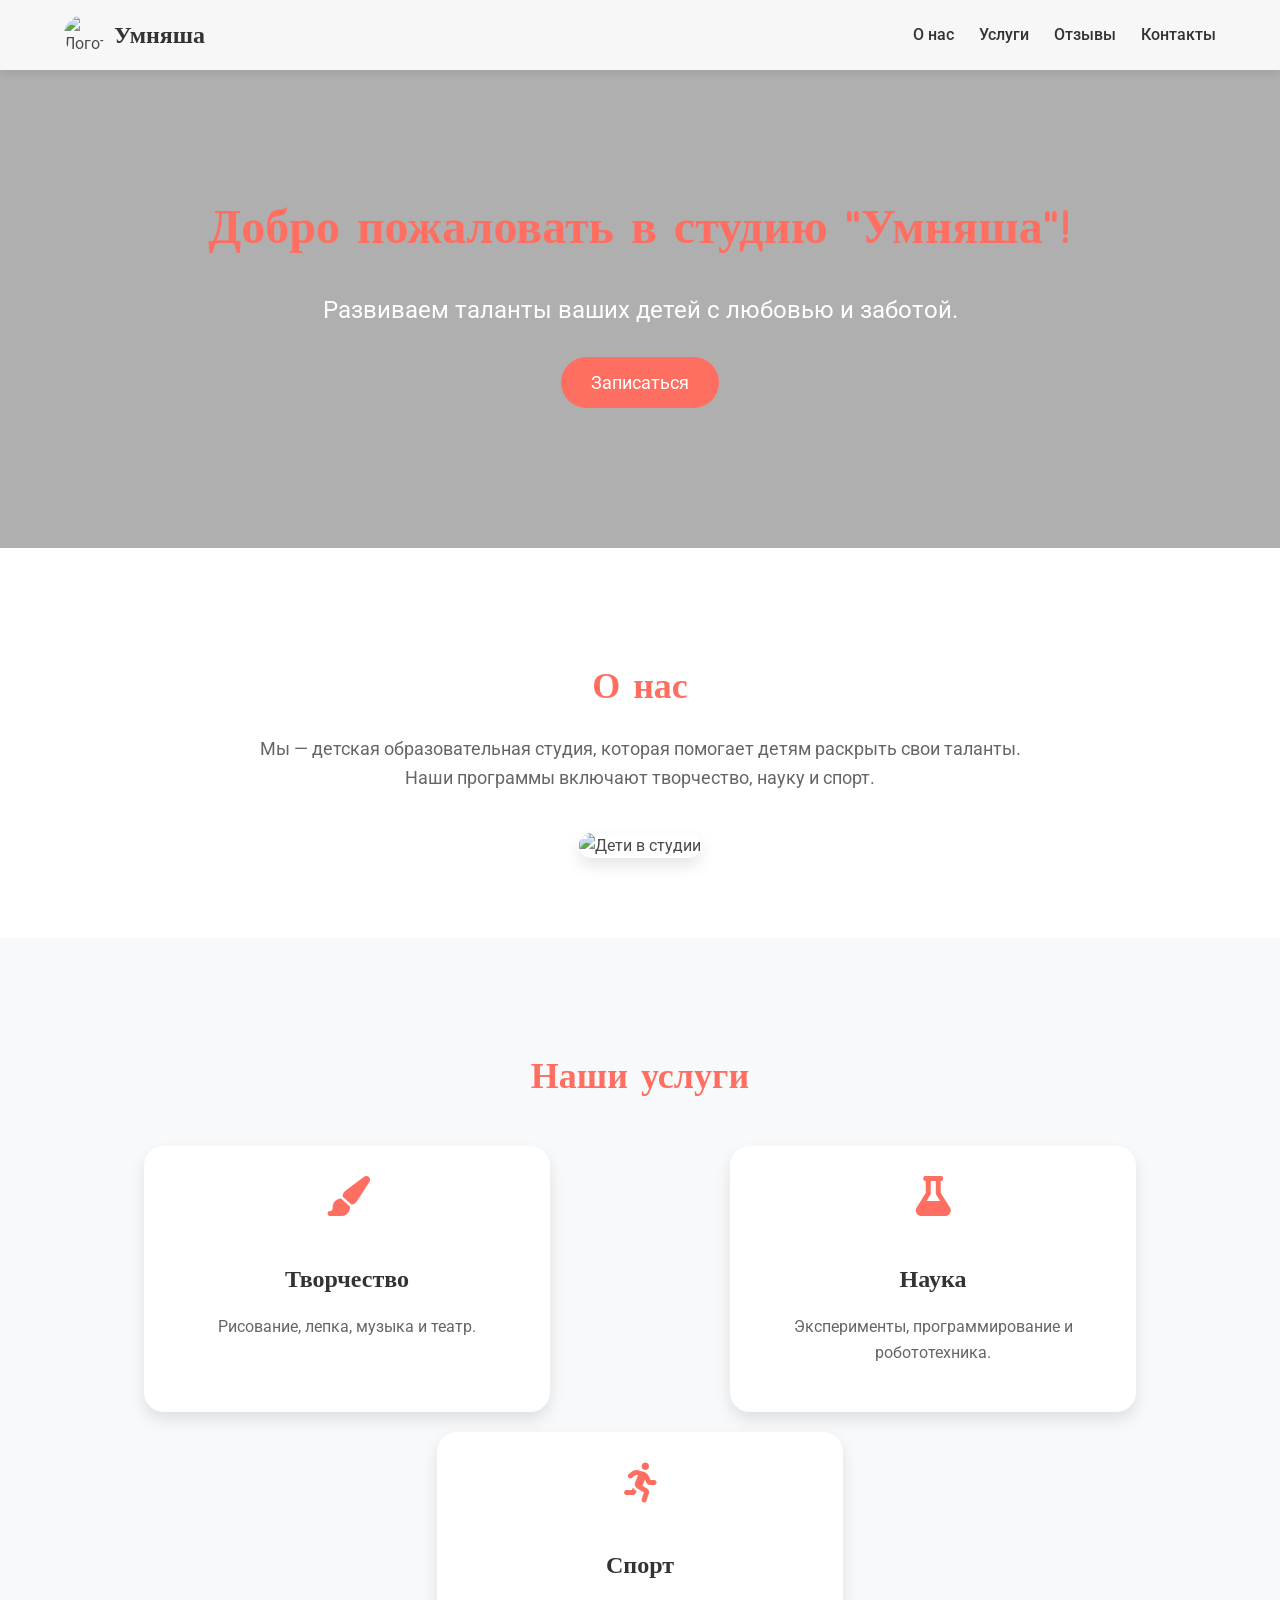
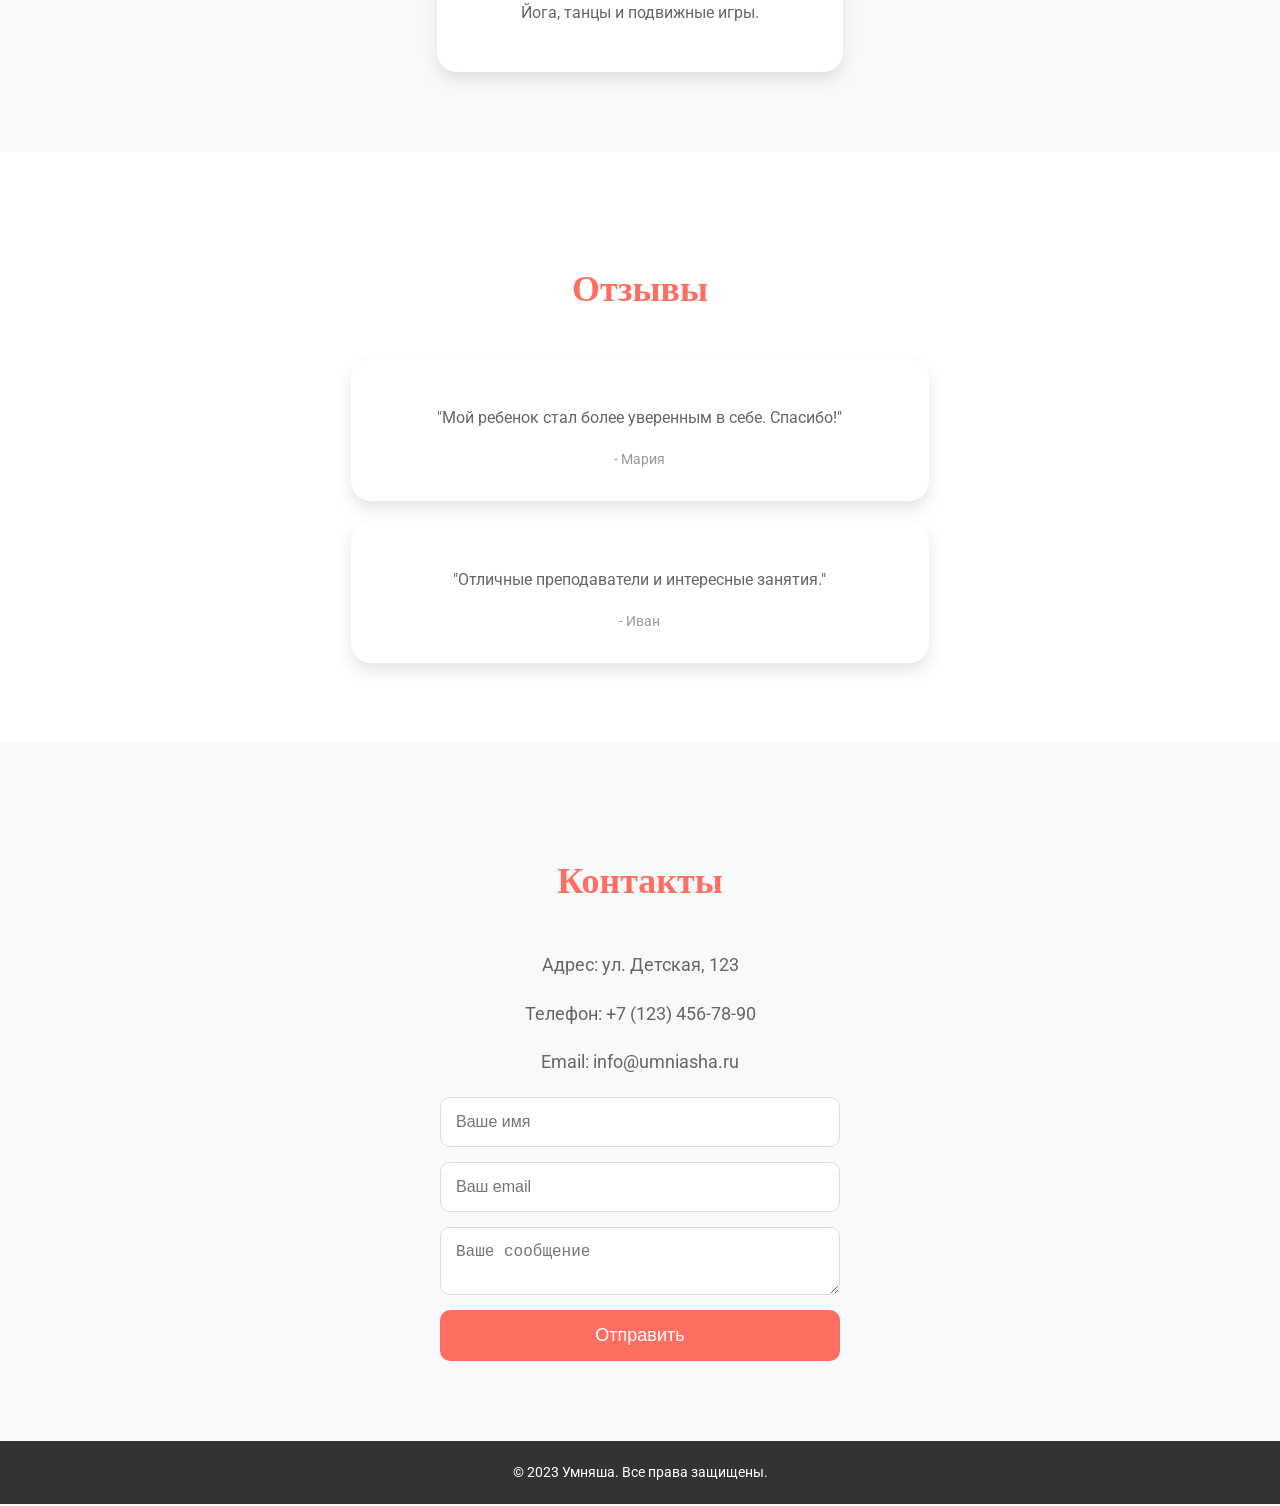
==== index.html @ d6e6c8ce "Update index.html" ====
<!DOCTYPE html>
<html lang="ru">
<head>
    <meta charset="UTF-8">
    <meta name="viewport" content="width=device-width, initial-scale=1.0">
    <title>Детская образовательная студия "Умняша"</title>
    <link rel="stylesheet" href="styles.css">
    <link href="https://fonts.googleapis.com/css2?family=Comic+Neue:wght@400;700&family=Roboto:wght@400;700&display=swap" rel="stylesheet">
    <link rel="stylesheet" href="https://cdnjs.cloudflare.com/ajax/libs/font-awesome/6.0.0-beta3/css/all.min.css">
</head>
<body>
    <!-- Шапка -->
    <header>
        <div class="container">
            <div class="logo">
                <img src="logo.png" alt="Логотип Умняша">
                <span>Умняша</span>
            </div>
            <nav>
                <ul>
                    <li><a href="#about">О нас</a></li>
                    <li><a href="#services">Услуги</a></li>
                    <li><a href="#reviews">Отзывы</a></li>
                    <li><a href="#contact">Контакты</a></li>
                </ul>
            </nav>
        </div>
    </header>

    <!-- Герой -->
    <section class="hero">
        <div class="container">
            <h1>Добро пожаловать в студию "Умняша"!</h1>
            <p>Развиваем таланты ваших детей с любовью и заботой.</p>
            <a href="#contact" class="btn">Записаться</a>
        </div>
    </section>

    <!-- О нас -->
    <section id="about" class="about">
        <div class="container">
            <h2>О нас</h2>
            <p>Мы — детская образовательная студия, которая помогает детям раскрыть свои таланты. Наши программы включают творчество, науку и спорт.</p>
            <img src="about.jpg" alt="Дети в студии">
        </div>
    </section>

    <!-- Услуги -->
    <section id="services" class="services">
        <div class="container">
            <h2>Наши услуги</h2>
            <div class="service-list">
                <div class="service-item">
    <i class="fas fa-paint-brush"></i>
    <h3>Творчество</h3>
    <p>Рисование, лепка, музыка и театр.</p>
</div>
<div class="service-item">
    <i class="fas fa-flask"></i>
    <h3>Наука</h3>
    <p>Эксперименты, программирование и робототехника.</p>
</div>
<div class="service-item">
    <i class="fas fa-running"></i>
    <h3>Спорт</h3>
    <p>Йога, танцы и подвижные игры.</p>
</div>
            </div>
        </div>
    </section>

    <!-- Отзывы -->
    <section id="reviews" class="reviews">
        <div class="container">
            <h2>Отзывы</h2>
            <div class="review-list">
                <div class="review-item">
                    <p>"Мой ребенок стал более уверенным в себе. Спасибо!"</p>
                    <span>- Мария</span>
                </div>
                <div class="review-item">
                    <p>"Отличные преподаватели и интересные занятия."</p>
                    <span>- Иван</span>
                </div>
            </div>
        </div>
    </section>

    <!-- Контакты -->
    <section id="contact" class="contact">
        <div class="container">
            <h2>Контакты</h2>
            <p>Адрес: ул. Детская, 123</p>
            <p>Телефон: +7 (123) 456-78-90</p>
            <p>Email: info@umniasha.ru</p>
            <form>
                <input type="text" placeholder="Ваше имя" required>
                <input type="email" placeholder="Ваш email" required>
                <textarea placeholder="Ваше сообщение" required></textarea>
                <button type="submit">Отправить</button>
            </form>
        </div>
    </section>

    <!-- Футер -->
    <footer>
        <div class="container">
            <p>&copy; 2023 Умняша. Все права защищены.</p>
        </div>
    </footer>
</body>
    <script>
    window.addEventListener('scroll', function() {
        const header = document.querySelector('header');
        if (window.scrollY > 50) {
            header.classList.add('scrolled');
        } else {
            header.classList.remove('scrolled');
        }
    });
</script>
</html>
---- styles.css ----
/* Общие стили */
body {
    font-family: 'Roboto', sans-serif;
    margin: 0;
    padding: 0;
    color: #4a4a4a;
    line-height: 1.6;
    background: #fafafa;
}

h1, h2, h3 {
    font-family: 'Comic Neue', cursive;
    color: #ff6f61;
}

.container {
    width: 90%;
    max-width: 1200px;
    margin: 0 auto;
}

/* Шапка */
header {
    position: fixed;
    top: 0;
    left: 0;
    width: 100%;
    padding: 15px 0;
    background: rgba(255, 255, 255, 0.9); /* Прозрачный белый фон */
    backdrop-filter: blur(10px); /* Размытие фона */
    box-shadow: 0 2px 10px rgba(0, 0, 0, 0.1);
    z-index: 1000;
    transition: background 0.3s ease, padding 0.3s ease;
}

header.scrolled {
    padding: 10px 0;
    background: rgba(255, 255, 255, 0.95); /* Более плотный фон при прокрутке */
}

header .container {
    display: flex;
    justify-content: space-between;
    align-items: center;
}

header .logo {
    display: flex;
    align-items: center;
    text-decoration: none;
}

header .logo img {
    width: 40px;
    height: 40px;
    margin-right: 10px;
    border-radius: 50%;
    transition: transform 0.3s ease;
}

header .logo:hover img {
    transform: rotate(360deg);
}

header .logo span {
    font-size: 24px;
    font-weight: bold;
    color: #333;
    font-family: 'Comic Neue', cursive;
}

header nav ul {
    list-style: none;
    display: flex;
    gap: 25px;
    margin: 0;
    padding: 0;
}

header nav ul li a {
    text-decoration: none;
    color: #333;
    font-weight: 500;
    font-size: 16px;
    position: relative;
    transition: color 0.3s ease;
}

header nav ul li a::after {
    content: '';
    position: absolute;
    bottom: -5px;
    left: 0;
    width: 0;
    height: 2px;
    background: #ff6f61;
    transition: width 0.3s ease;
}

header nav ul li a:hover {
    color: #ff6f61;
}

header nav ul li a:hover::after {
    width: 100%;
}

/* Герой */
.hero {
    background: url('hero-bg.jpg') no-repeat center center/cover;
    color: #fff;
    text-align: center;
    padding: 150px 0;
    position: relative;
}

.hero::before {
    content: '';
    position: absolute;
    top: 0;
    left: 0;
    width: 100%;
    height: 100%;
    background: rgba(0, 0, 0, 0.3);
}

.hero h1 {
    font-size: 48px;
    margin-bottom: 20px;
    position: relative;
    z-index: 1;
}

.hero p {
    font-size: 24px;
    margin-bottom: 40px;
    position: relative;
    z-index: 1;
}

.hero .btn {
    background: #ff6f61;
    color: #fff;
    padding: 15px 30px;
    text-decoration: none;
    border-radius: 50px;
    font-size: 18px;
    transition: background 0.3s ease, transform 0.3s ease;
    position: relative;
    z-index: 1;
}

.hero .btn:hover {
    background: #ff4a3d;
    transform: scale(1.05);
}

/* О нас */
.about {
    padding: 80px 0;
    text-align: center;
    background: #ffffff;
}

.about h2 {
    font-size: 36px;
    margin-bottom: 20px;
}

.about p {
    font-size: 18px;
    max-width: 800px;
    margin: 0 auto 40px;
    color: #666;
}

.about img {
    max-width: 100%;
    border-radius: 20px;
    box-shadow: 0 8px 16px rgba(0, 0, 0, 0.1);
}

/* Услуги */
.services {
    background: #f8f9fa;
    padding: 80px 0;
    text-align: center;
}

.services h2 {
    font-size: 36px;
    margin-bottom: 40px;
}

.service-list {
    display: flex;
    justify-content: space-around;
    flex-wrap: wrap;
    gap: 20px;
}

.service-item {
    background: #ffffff;
    padding: 30px;
    border-radius: 20px;
    width: 30%;
    box-shadow: 0 8px 16px rgba(0, 0, 0, 0.1);
    transition: transform 0.3s ease, box-shadow 0.3s ease;
}

.service-item:hover {
    transform: translateY(-10px);
    box-shadow: 0 12px 24px rgba(0, 0, 0, 0.15);
}

.service-item h3 {
    font-size: 24px;
    margin-bottom: 15px;
    color: #333;
}

.service-item p {
    font-size: 16px;
    color: #666;
}

.service-item i {
    font-size: 40px;
    color: #ff6f61;
    margin-bottom: 20px;
}

/* Отзывы */
.reviews {
    padding: 80px 0;
    text-align: center;
    background: #ffffff;
}

.reviews h2 {
    font-size: 36px;
    margin-bottom: 40px;
}

.review-list {
    display: flex;
    justify-content: space-around;
    flex-wrap: wrap;
    gap: 20px;
}

.review-item {
    background: #ffffff;
    padding: 30px;
    border-radius: 20px;
    width: 45%;
    box-shadow: 0 8px 16px rgba(0, 0, 0, 0.1);
    transition: transform 0.3s ease, box-shadow 0.3s ease;
}

.review-item:hover {
    transform: translateY(-10px);
    box-shadow: 0 12px 24px rgba(0, 0, 0, 0.15);
}

.review-item p {
    font-size: 16px;
    color: #666;
    margin-bottom: 15px;
}

.review-item span {
    font-size: 14px;
    color: #999;
}

/* Контакты */
.contact {
    padding: 80px 0;
    text-align: center;
    background: #f8f9fa;
}

.contact h2 {
    font-size: 36px;
    margin-bottom: 40px;
}

.contact p {
    font-size: 18px;
    margin-bottom: 20px;
    color: #666;
}

.contact form {
    display: flex;
    flex-direction: column;
    gap: 15px;
    max-width: 400px;
    margin: 0 auto;
}

.contact input, .contact textarea {
    padding: 15px;
    border: 1px solid #ddd;
    border-radius: 10px;
    font-size: 16px;
    background: #ffffff;
    transition: border-color 0.3s ease;
}

.contact input:focus, .contact textarea:focus {
    border-color: #ff6f61;
    outline: none;
}

.contact button {
    background: #ff6f61;
    color: #fff;
    padding: 15px;
    border: none;
    border-radius: 10px;
    font-size: 18px;
    cursor: pointer;
    transition: background 0.3s ease, transform 0.3s ease;
}

.contact button:hover {
    background: #ff4a3d;
    transform: scale(1.05);
}

/* Футер */
footer {
    background: #333;
    color: #fff;
    text-align: center;
    padding: 20px 0;
}

footer p {
    margin: 0;
    font-size: 14px;
}

/* Адаптивность */
@media (max-width: 768px) {
    .service-item, .review-item {
        width: 100%;
    }

    header nav ul {
        flex-direction: column;
        align-items: center;
    }

    .hero h1 {
        font-size: 36px;
    }

    .hero p {
        font-size: 18px;
    }
}
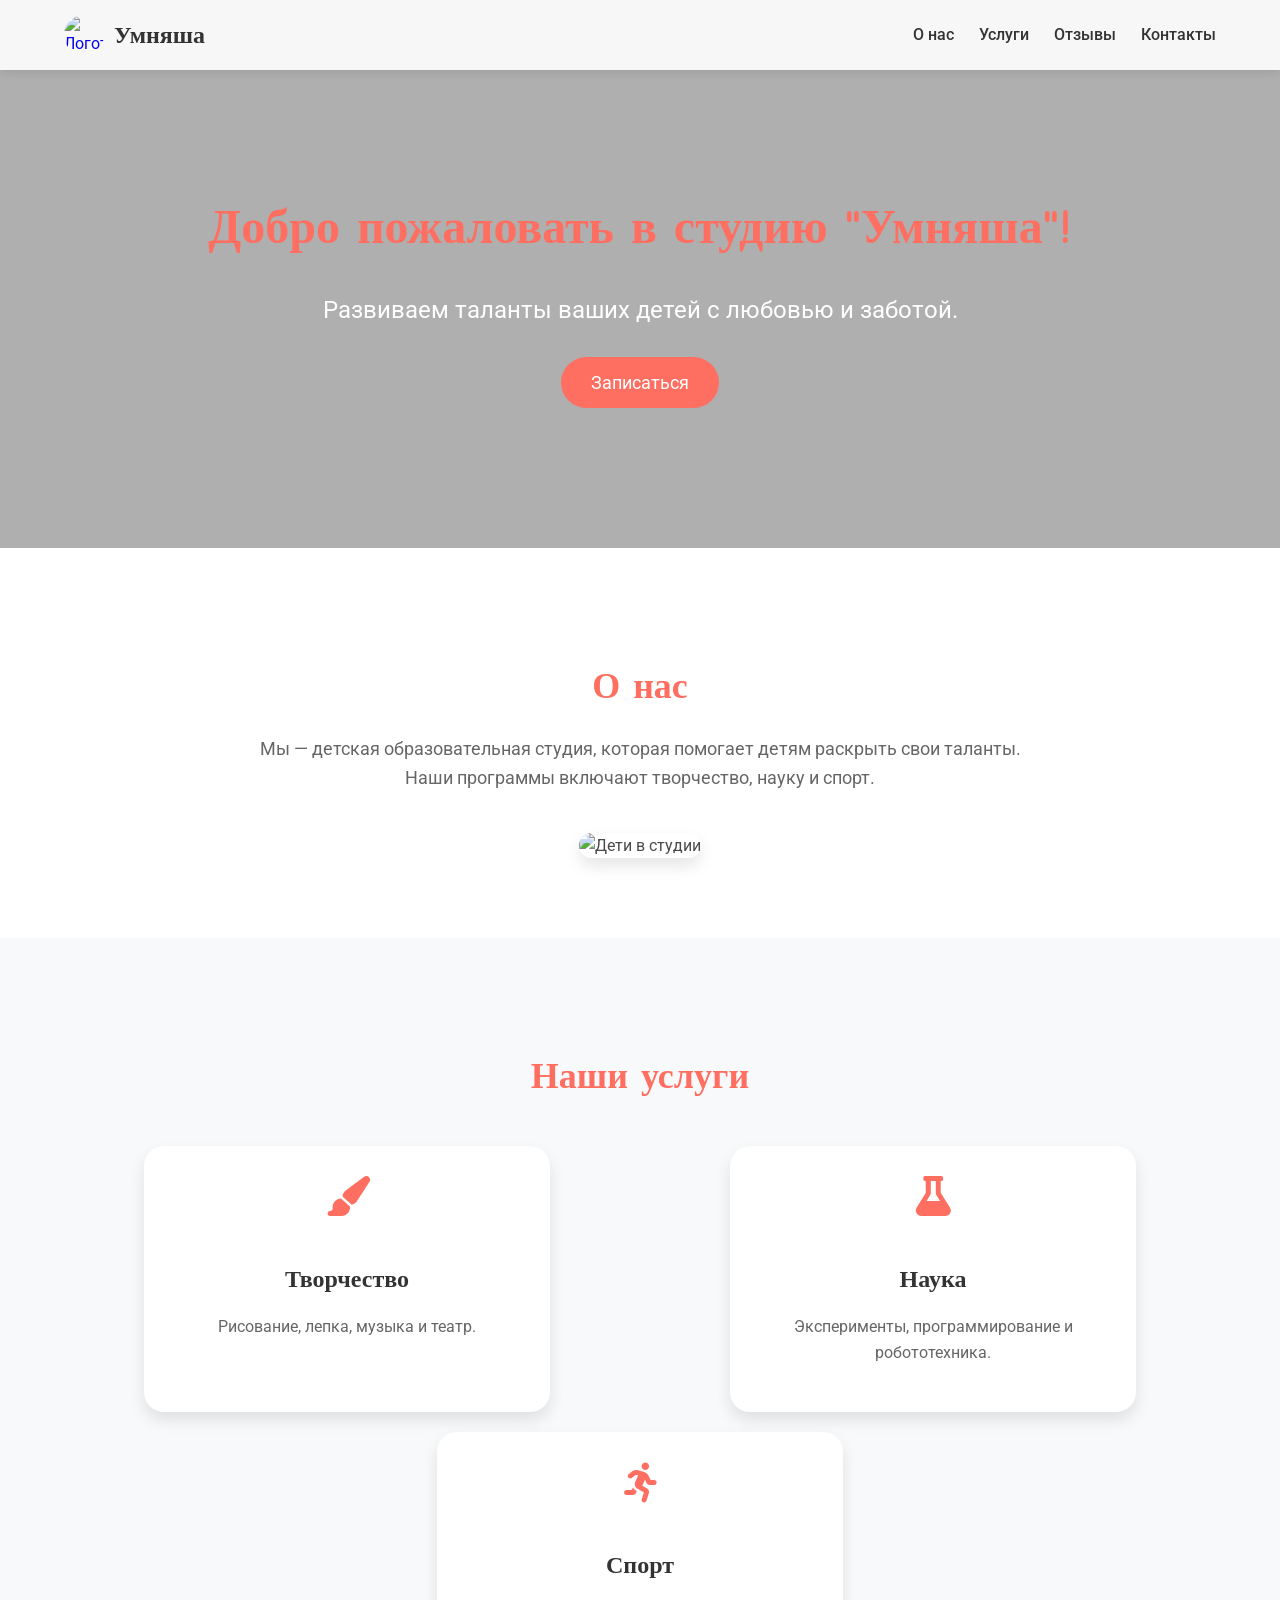
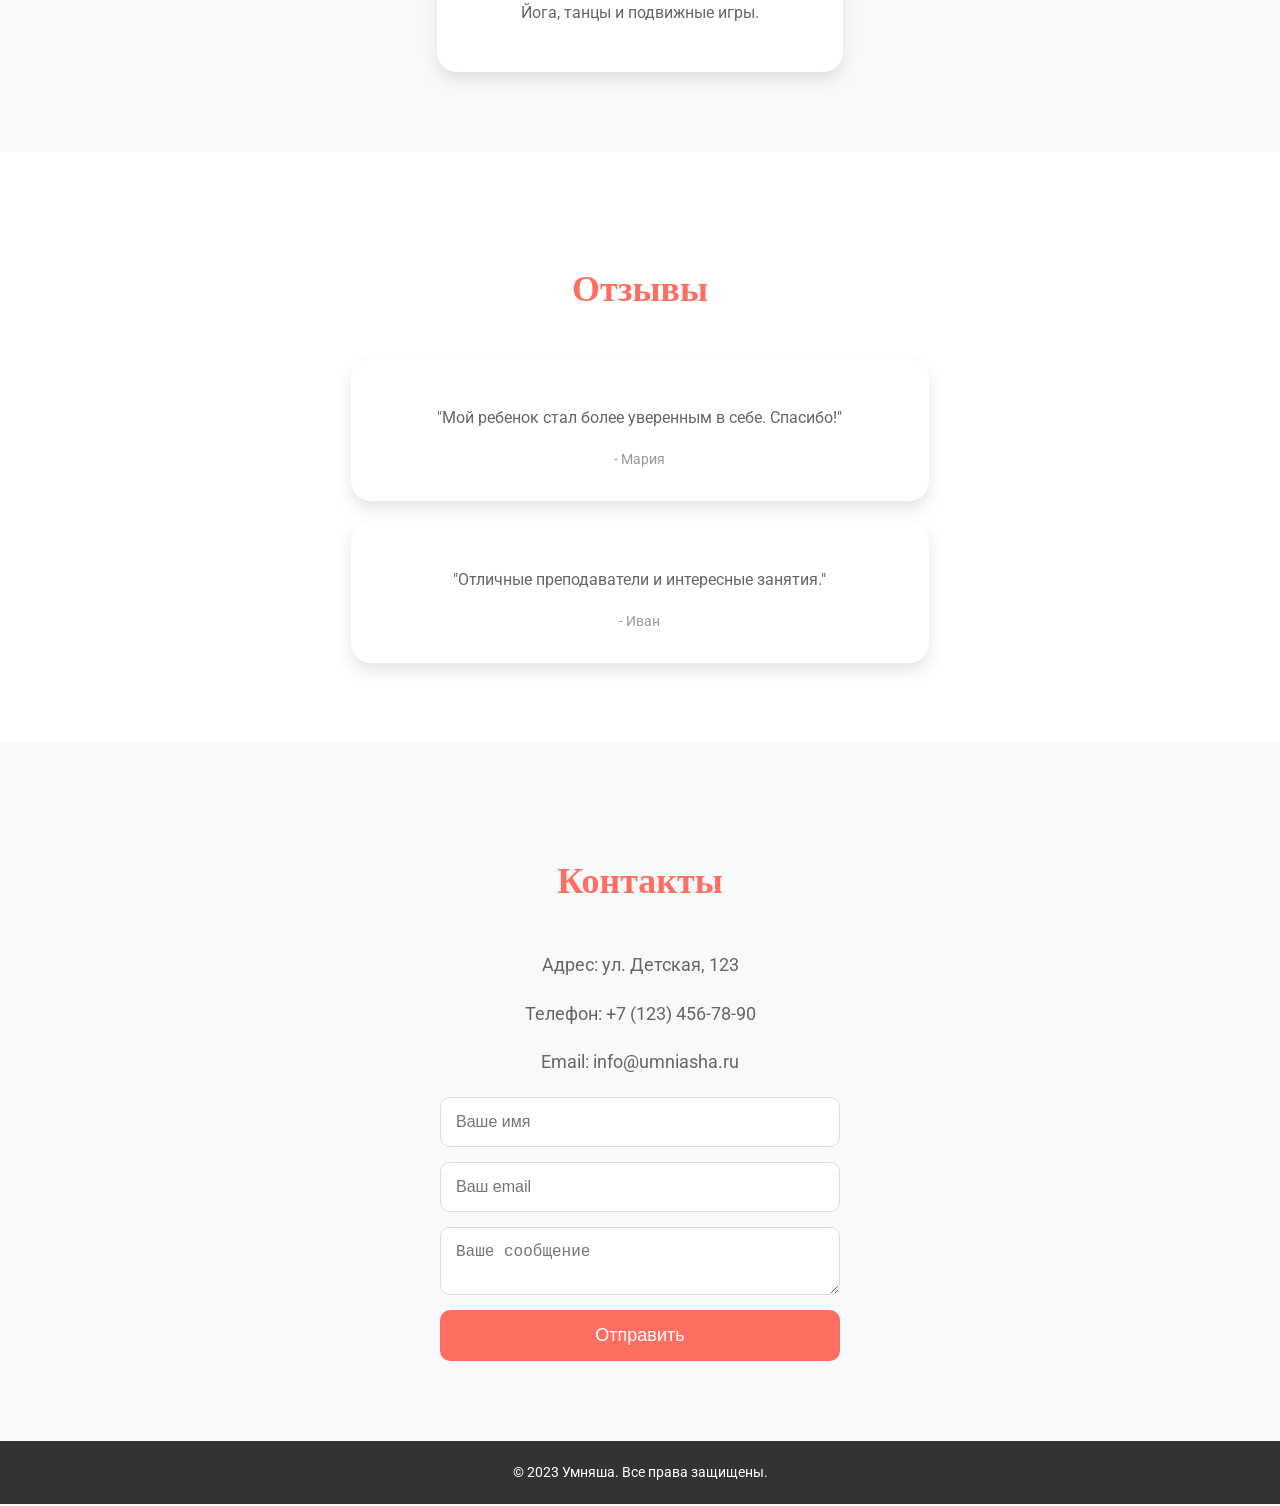
==== commit a2194450: "Update index.html" ====
--- a/index.html
+++ b/index.html
@@ -11,20 +11,20 @@
 <body>
     <!-- Шапка -->
     <header>
-        <div class="container">
-            <div class="logo">
-                <img src="logo.png" alt="Логотип Умняша">
-                <span>Умняша</span>
-            </div>
-            <nav>
-                <ul>
-                    <li><a href="#about">О нас</a></li>
-                    <li><a href="#services">Услуги</a></li>
-                    <li><a href="#reviews">Отзывы</a></li>
-                    <li><a href="#contact">Контакты</a></li>
-                </ul>
-            </nav>
-        </div>
+    <div class="container">
+        <a href="#" class="logo">
+            <img src="logo.png" alt="Логотип Умняша">
+            <span>Умняша</span>
+        </a>
+        <nav>
+            <ul>
+                <li><a href="#about">О нас</a></li>
+                <li><a href="#services">Услуги</a></li>
+                <li><a href="#reviews">Отзывы</a></li>
+                <li><a href="#contact">Контакты</a></li>
+            </ul>
+        </nav>
+    </div>
     </header>
 
     <!-- Герой -->
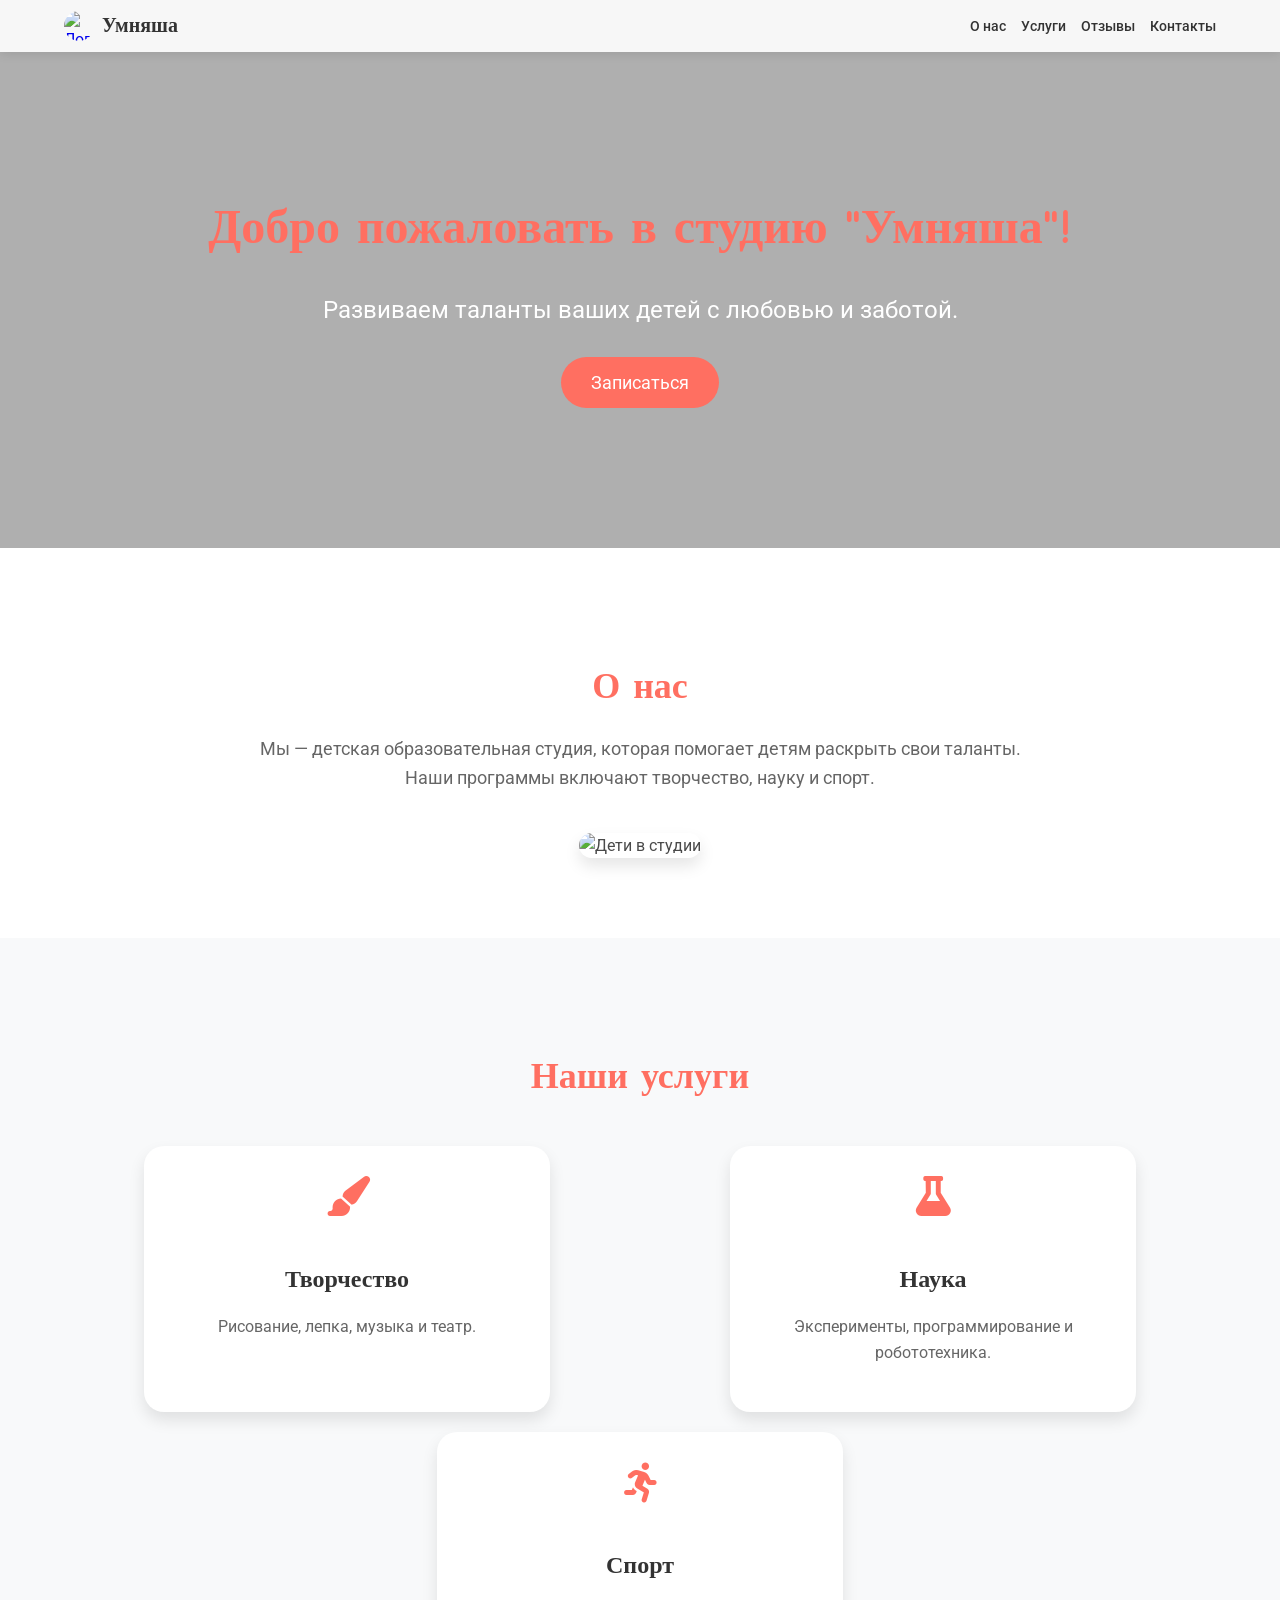
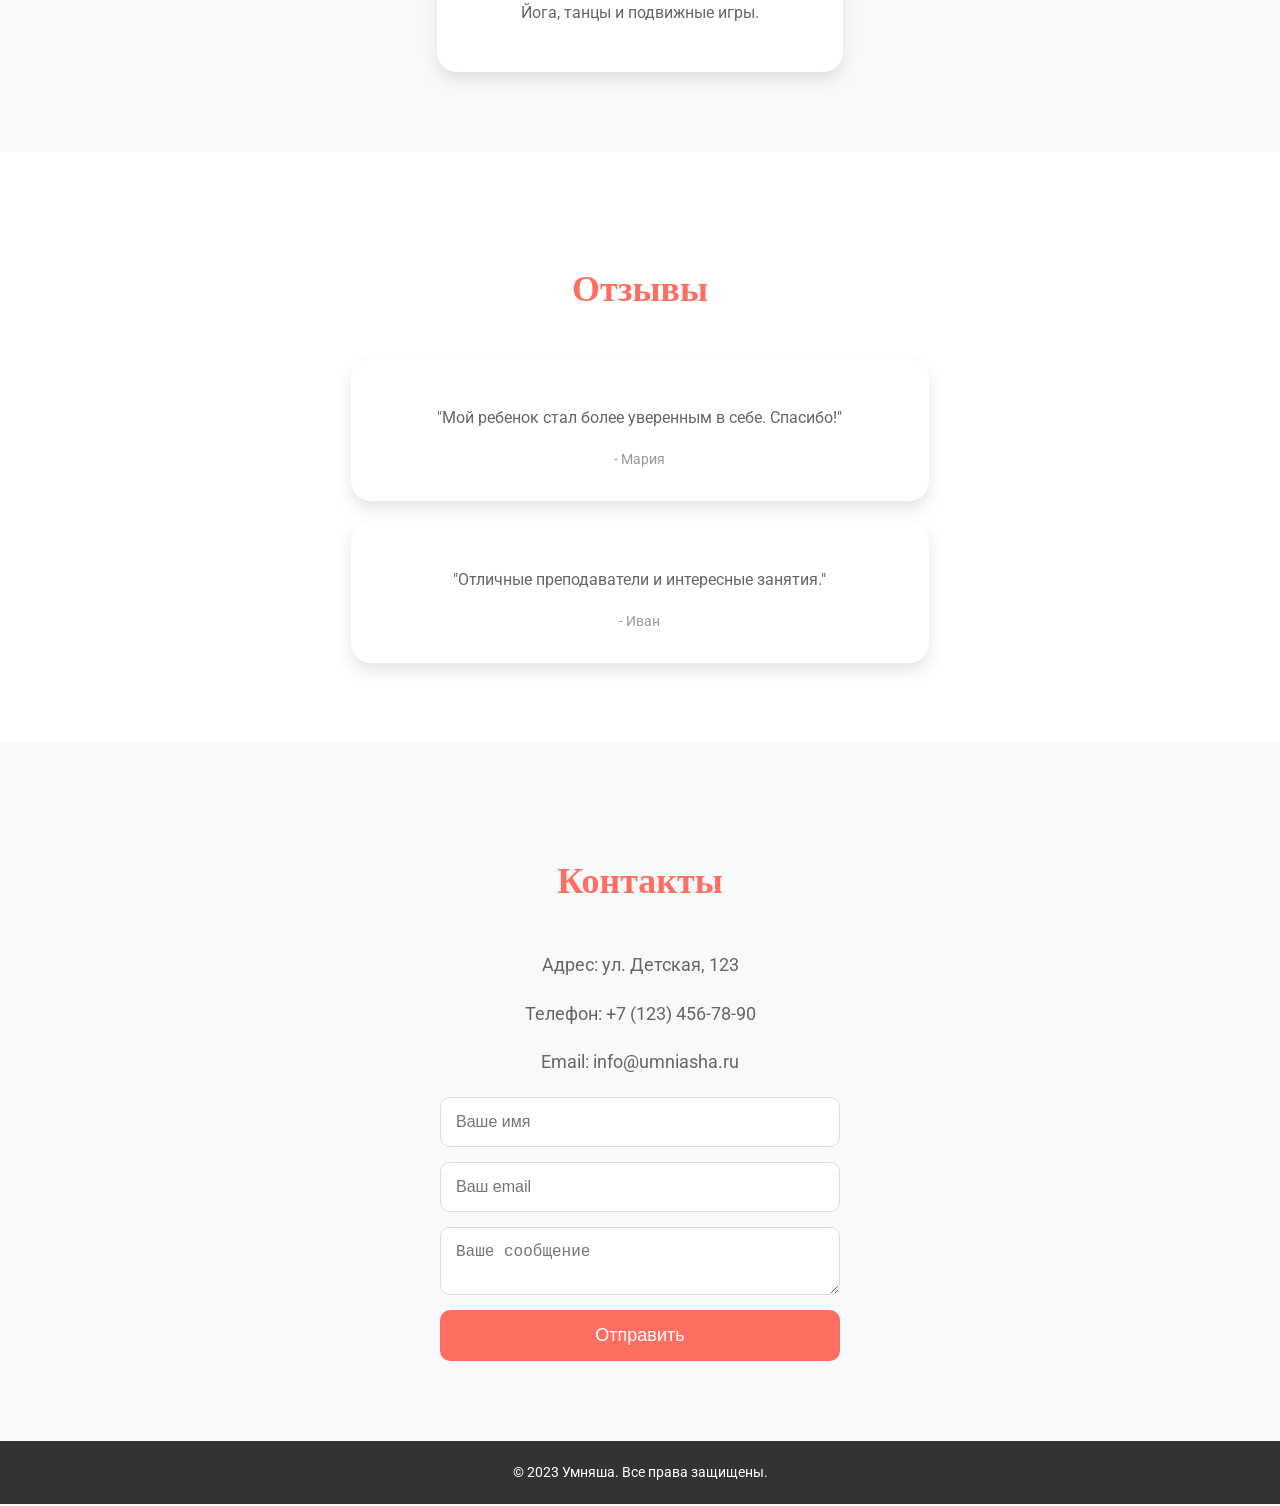
==== commit 234b1b7a: "Update index.html" ====
--- a/index.html
+++ b/index.html
@@ -25,8 +25,8 @@
             </ul>
         </nav>
     </div>
-    </header>
-
+</header>
+    
     <!-- Герой -->
     <section class="hero">
         <div class="container">
--- a/styles.css
+++ b/styles.css
@@ -25,7 +25,7 @@
     top: 0;
     left: 0;
     width: 100%;
-    padding: 15px 0;
+    padding: 10px 0;
     background: rgba(255, 255, 255, 0.9); /* Прозрачный белый фон */
     backdrop-filter: blur(10px); /* Размытие фона */
     box-shadow: 0 2px 10px rgba(0, 0, 0, 0.1);
@@ -34,7 +34,7 @@
 }
 
 header.scrolled {
-    padding: 10px 0;
+    padding: 8px 0;
     background: rgba(255, 255, 255, 0.95); /* Более плотный фон при прокрутке */
 }
 
@@ -42,6 +42,7 @@
     display: flex;
     justify-content: space-between;
     align-items: center;
+    padding: 0 15px;
 }
 
 header .logo {
@@ -51,9 +52,9 @@
 }
 
 header .logo img {
-    width: 40px;
-    height: 40px;
-    margin-right: 10px;
+    width: 30px; /* Уменьшаем размер логотипа для мобильных */
+    height: 30px;
+    margin-right: 8px;
     border-radius: 50%;
     transition: transform 0.3s ease;
 }
@@ -63,7 +64,7 @@
 }
 
 header .logo span {
-    font-size: 24px;
+    font-size: 20px; /* Уменьшаем размер текста логотипа */
     font-weight: bold;
     color: #333;
     font-family: 'Comic Neue', cursive;
@@ -72,7 +73,7 @@
 header nav ul {
     list-style: none;
     display: flex;
-    gap: 25px;
+    gap: 15px; /* Уменьшаем отступы между ссылками */
     margin: 0;
     padding: 0;
 }
@@ -81,7 +82,7 @@
     text-decoration: none;
     color: #333;
     font-weight: 500;
-    font-size: 16px;
+    font-size: 14px; /* Уменьшаем размер шрифта для мобильных */
     position: relative;
     transition: color 0.3s ease;
 }
@@ -89,10 +90,10 @@
 header nav ul li a::after {
     content: '';
     position: absolute;
-    bottom: -5px;
+    bottom: -3px; /* Уменьшаем отступ подчеркивания */
     left: 0;
     width: 0;
-    height: 2px;
+    height: 1px; /* Уменьшаем толщину подчеркивания */
     background: #ff6f61;
     transition: width 0.3s ease;
 }
@@ -104,6 +105,36 @@
 header nav ul li a:hover::after {
     width: 100%;
 }
+
+/* Адаптивность для мобильных устройств */
+@media (max-width: 768px) {
+    header {
+        padding: 8px 0;
+    }
+
+    header .logo img {
+        width: 25px;
+        height: 25px;
+    }
+
+    header .logo span {
+        font-size: 18px;
+    }
+
+    header nav ul {
+        gap: 10px;
+    }
+
+    header nav ul li a {
+        font-size: 12px;
+    }
+
+    /* Добавляем отступ для контента, чтобы он не перекрывался шапкой */
+    body {
+        padding-top: 60px; /* Высота шапки + небольшой отступ */
+    }
+}
+
 
 /* Герой */
 .hero {
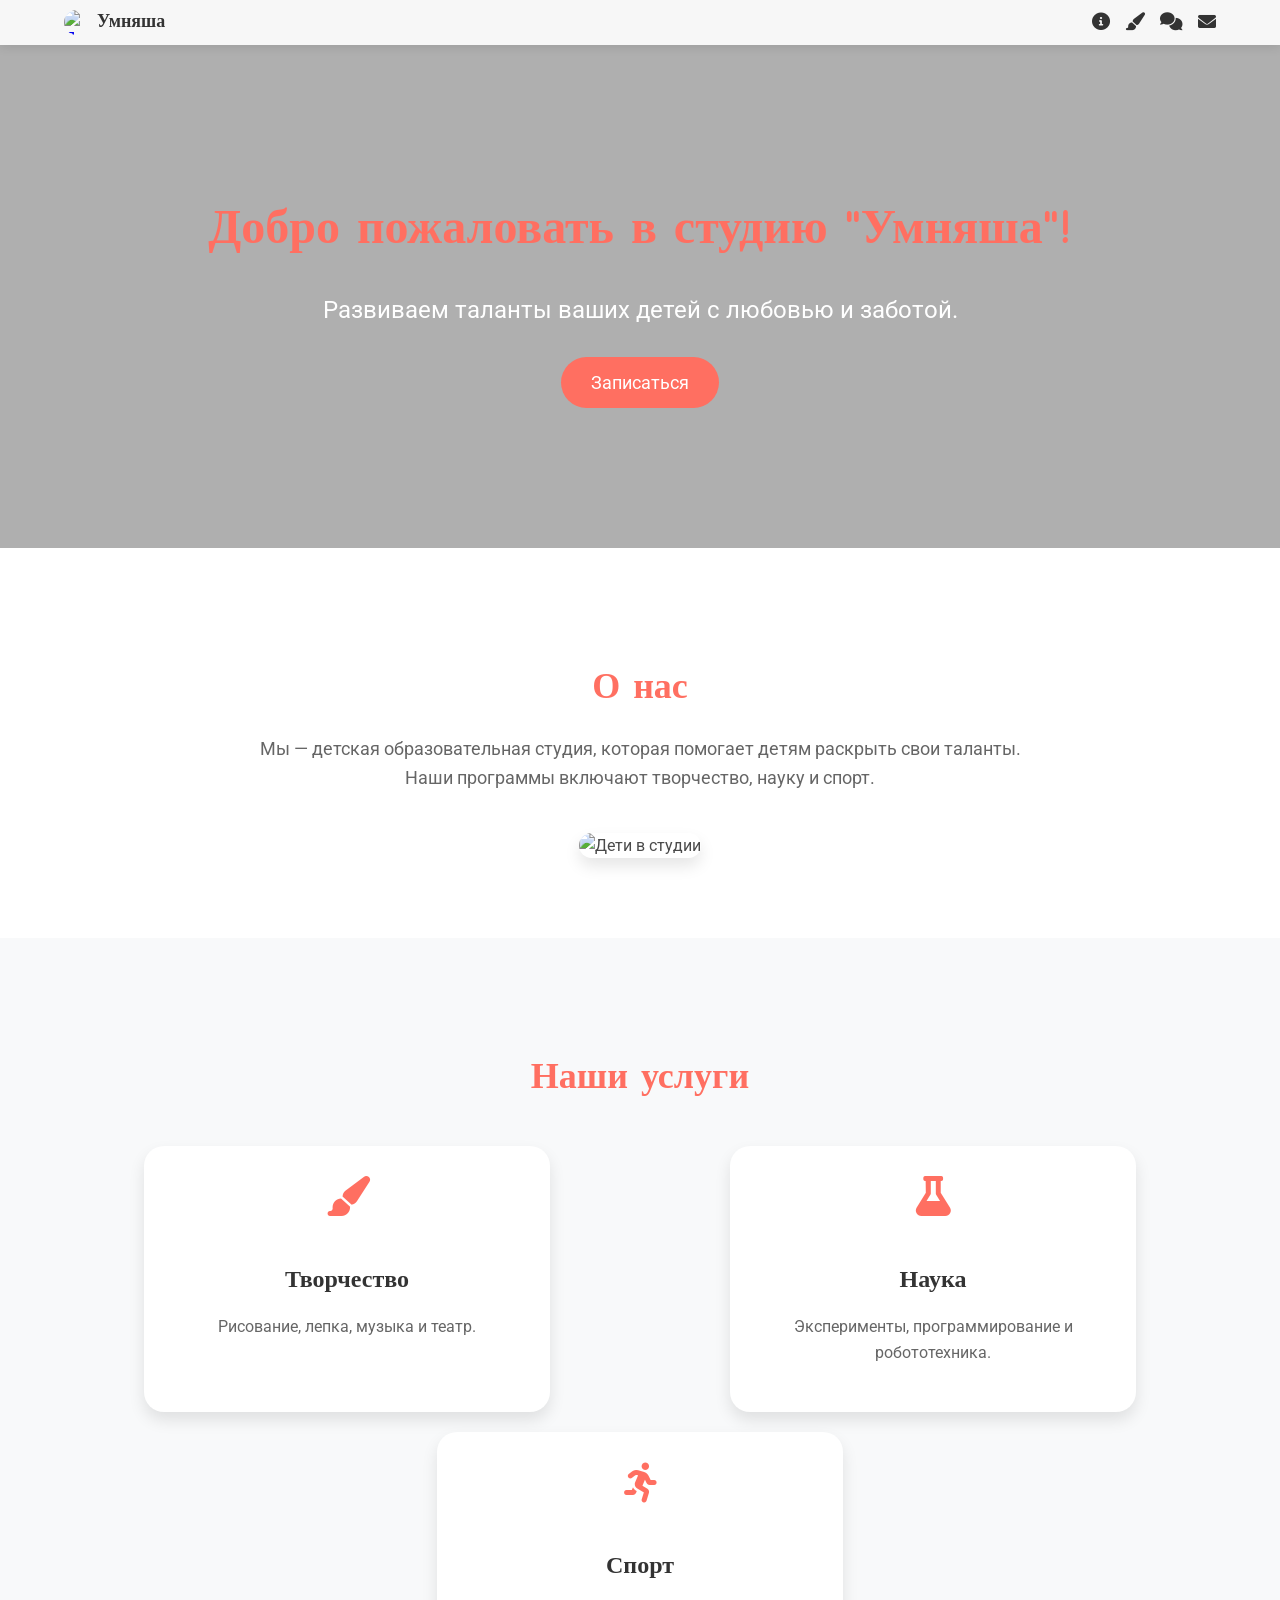
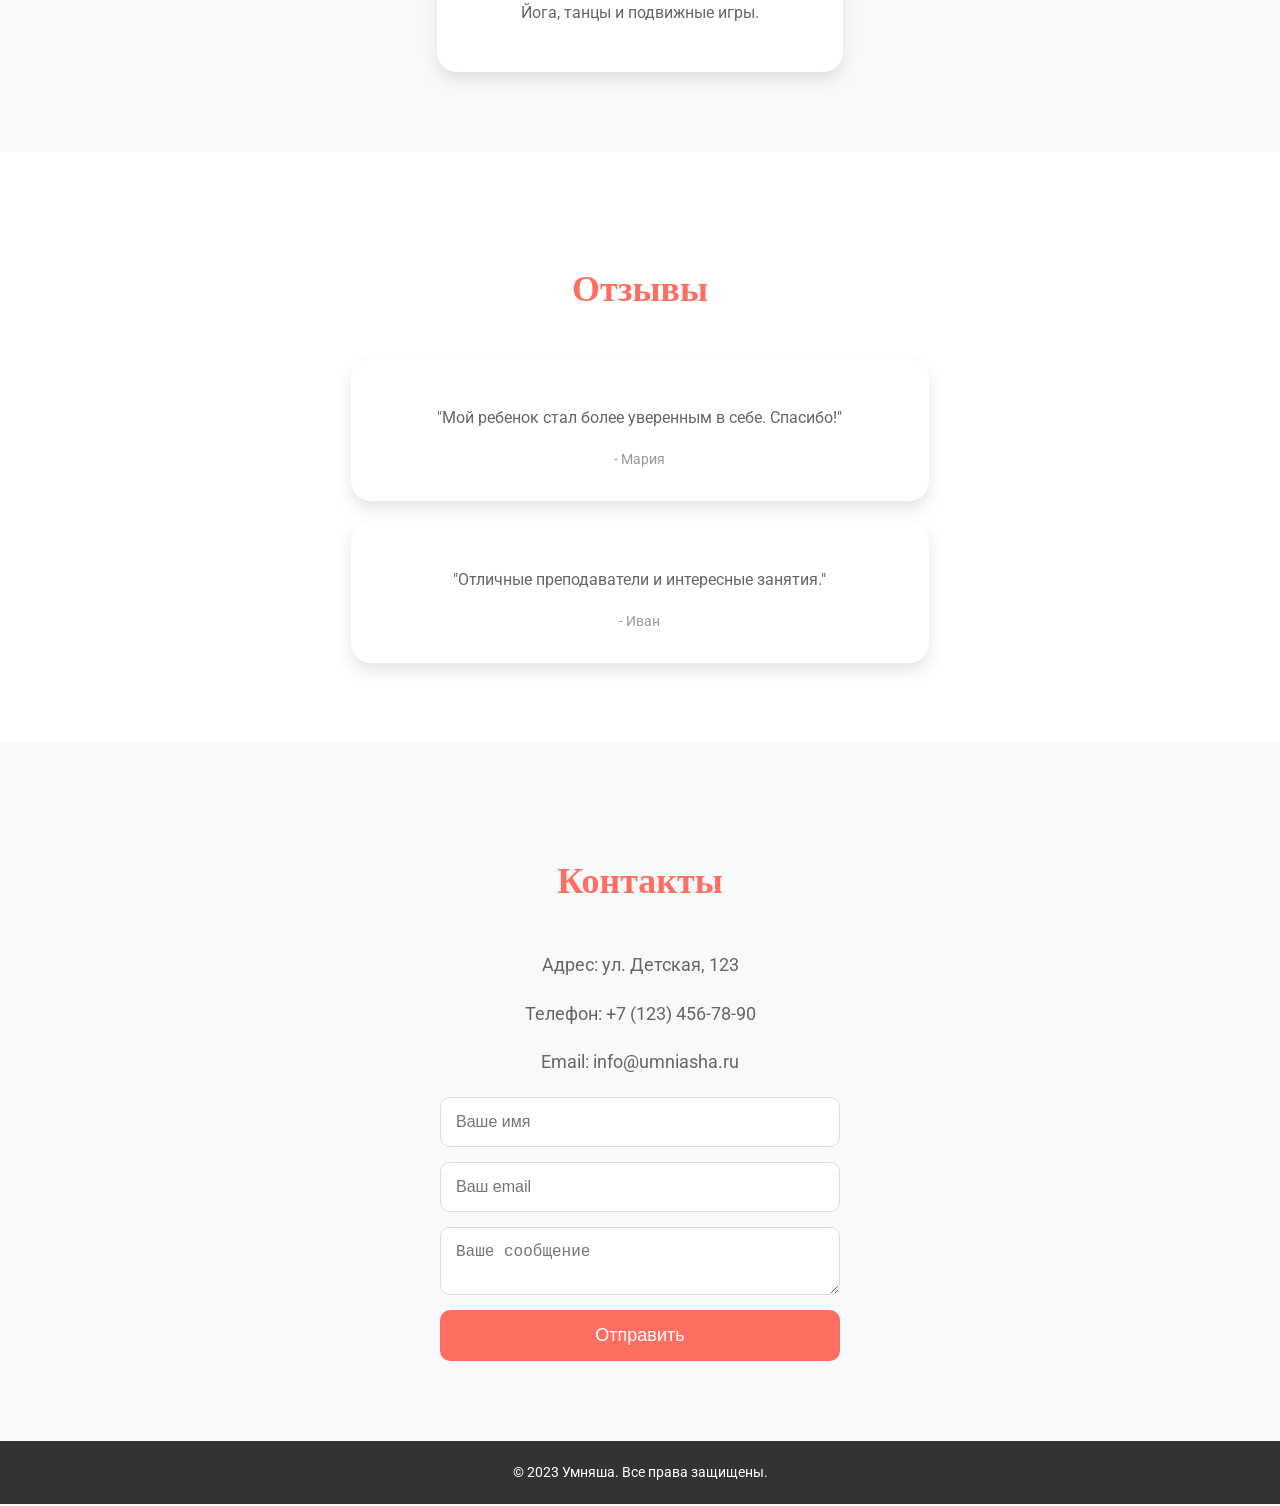
==== commit 62b09f99: "Update index.html" ====
--- a/index.html
+++ b/index.html
@@ -6,26 +6,28 @@
     <title>Детская образовательная студия "Умняша"</title>
     <link rel="stylesheet" href="styles.css">
     <link href="https://fonts.googleapis.com/css2?family=Comic+Neue:wght@400;700&family=Roboto:wght@400;700&display=swap" rel="stylesheet">
+    <!-- Подключаем FontAwesome для иконок -->
     <link rel="stylesheet" href="https://cdnjs.cloudflare.com/ajax/libs/font-awesome/6.0.0-beta3/css/all.min.css">
+
 </head>
 <body>
     <!-- Шапка -->
     <header>
-    <div class="container">
-        <a href="#" class="logo">
-            <img src="logo.png" alt="Логотип Умняша">
-            <span>Умняша</span>
-        </a>
-        <nav>
-            <ul>
-                <li><a href="#about">О нас</a></li>
-                <li><a href="#services">Услуги</a></li>
-                <li><a href="#reviews">Отзывы</a></li>
-                <li><a href="#contact">Контакты</a></li>
-            </ul>
-        </nav>
-    </div>
-</header>
+        <div class="container">
+            <a href="#" class="logo">
+                <img src="logo.png" alt="Логотип Умняша">
+                <span>Умняша</span>
+            </a>
+            <nav>
+                <ul>
+                    <li><a href="#about" title="О нас"><i class="fas fa-info-circle"></i></a></li>
+                    <li><a href="#services" title="Услуги"><i class="fas fa-paint-brush"></i></a></li>
+                    <li><a href="#reviews" title="Отзывы"><i class="fas fa-comments"></i></a></li>
+                    <li><a href="#contact" title="Контакты"><i class="fas fa-envelope"></i></a></li>
+                </ul>
+            </nav>
+        </div>
+    </header>
     
     <!-- Герой -->
     <section class="hero">
--- a/styles.css
+++ b/styles.css
@@ -25,7 +25,7 @@
     top: 0;
     left: 0;
     width: 100%;
-    padding: 10px 0;
+    padding: 8px 0; /* Уменьшаем отступы */
     background: rgba(255, 255, 255, 0.9); /* Прозрачный белый фон */
     backdrop-filter: blur(10px); /* Размытие фона */
     box-shadow: 0 2px 10px rgba(0, 0, 0, 0.1);
@@ -34,7 +34,7 @@
 }
 
 header.scrolled {
-    padding: 8px 0;
+    padding: 6px 0; /* Еще меньше отступов при прокрутке */
     background: rgba(255, 255, 255, 0.95); /* Более плотный фон при прокрутке */
 }
 
@@ -52,8 +52,8 @@
 }
 
 header .logo img {
-    width: 30px; /* Уменьшаем размер логотипа для мобильных */
-    height: 30px;
+    width: 25px; /* Уменьшаем размер логотипа */
+    height: 25px;
     margin-right: 8px;
     border-radius: 50%;
     transition: transform 0.3s ease;
@@ -64,7 +64,7 @@
 }
 
 header .logo span {
-    font-size: 20px; /* Уменьшаем размер текста логотипа */
+    font-size: 18px; /* Уменьшаем размер текста логотипа */
     font-weight: bold;
     color: #333;
     font-family: 'Comic Neue', cursive;
@@ -73,7 +73,7 @@
 header nav ul {
     list-style: none;
     display: flex;
-    gap: 15px; /* Уменьшаем отступы между ссылками */
+    gap: 15px; /* Уменьшаем отступы между иконками */
     margin: 0;
     padding: 0;
 }
@@ -81,57 +81,40 @@
 header nav ul li a {
     text-decoration: none;
     color: #333;
-    font-weight: 500;
-    font-size: 14px; /* Уменьшаем размер шрифта для мобильных */
-    position: relative;
+    font-size: 18px; /* Размер иконок */
     transition: color 0.3s ease;
-}
-
-header nav ul li a::after {
-    content: '';
-    position: absolute;
-    bottom: -3px; /* Уменьшаем отступ подчеркивания */
-    left: 0;
-    width: 0;
-    height: 1px; /* Уменьшаем толщину подчеркивания */
-    background: #ff6f61;
-    transition: width 0.3s ease;
 }
 
 header nav ul li a:hover {
     color: #ff6f61;
-}
-
-header nav ul li a:hover::after {
-    width: 100%;
 }
 
 /* Адаптивность для мобильных устройств */
 @media (max-width: 768px) {
     header {
-        padding: 8px 0;
+        padding: 6px 0; /* Минимальные отступы */
     }
 
     header .logo img {
-        width: 25px;
-        height: 25px;
+        width: 20px; /* Еще меньше логотип */
+        height: 20px;
     }
 
     header .logo span {
-        font-size: 18px;
+        font-size: 16px; /* Еще меньше текст логотипа */
     }
 
     header nav ul {
-        gap: 10px;
+        gap: 10px; /* Минимальные отступы между иконками */
     }
 
     header nav ul li a {
-        font-size: 12px;
+        font-size: 16px; /* Уменьшаем размер иконок */
     }
 
     /* Добавляем отступ для контента, чтобы он не перекрывался шапкой */
     body {
-        padding-top: 60px; /* Высота шапки + небольшой отступ */
+        padding-top: 50px; /* Высота шапки + небольшой отступ */
     }
 }
 
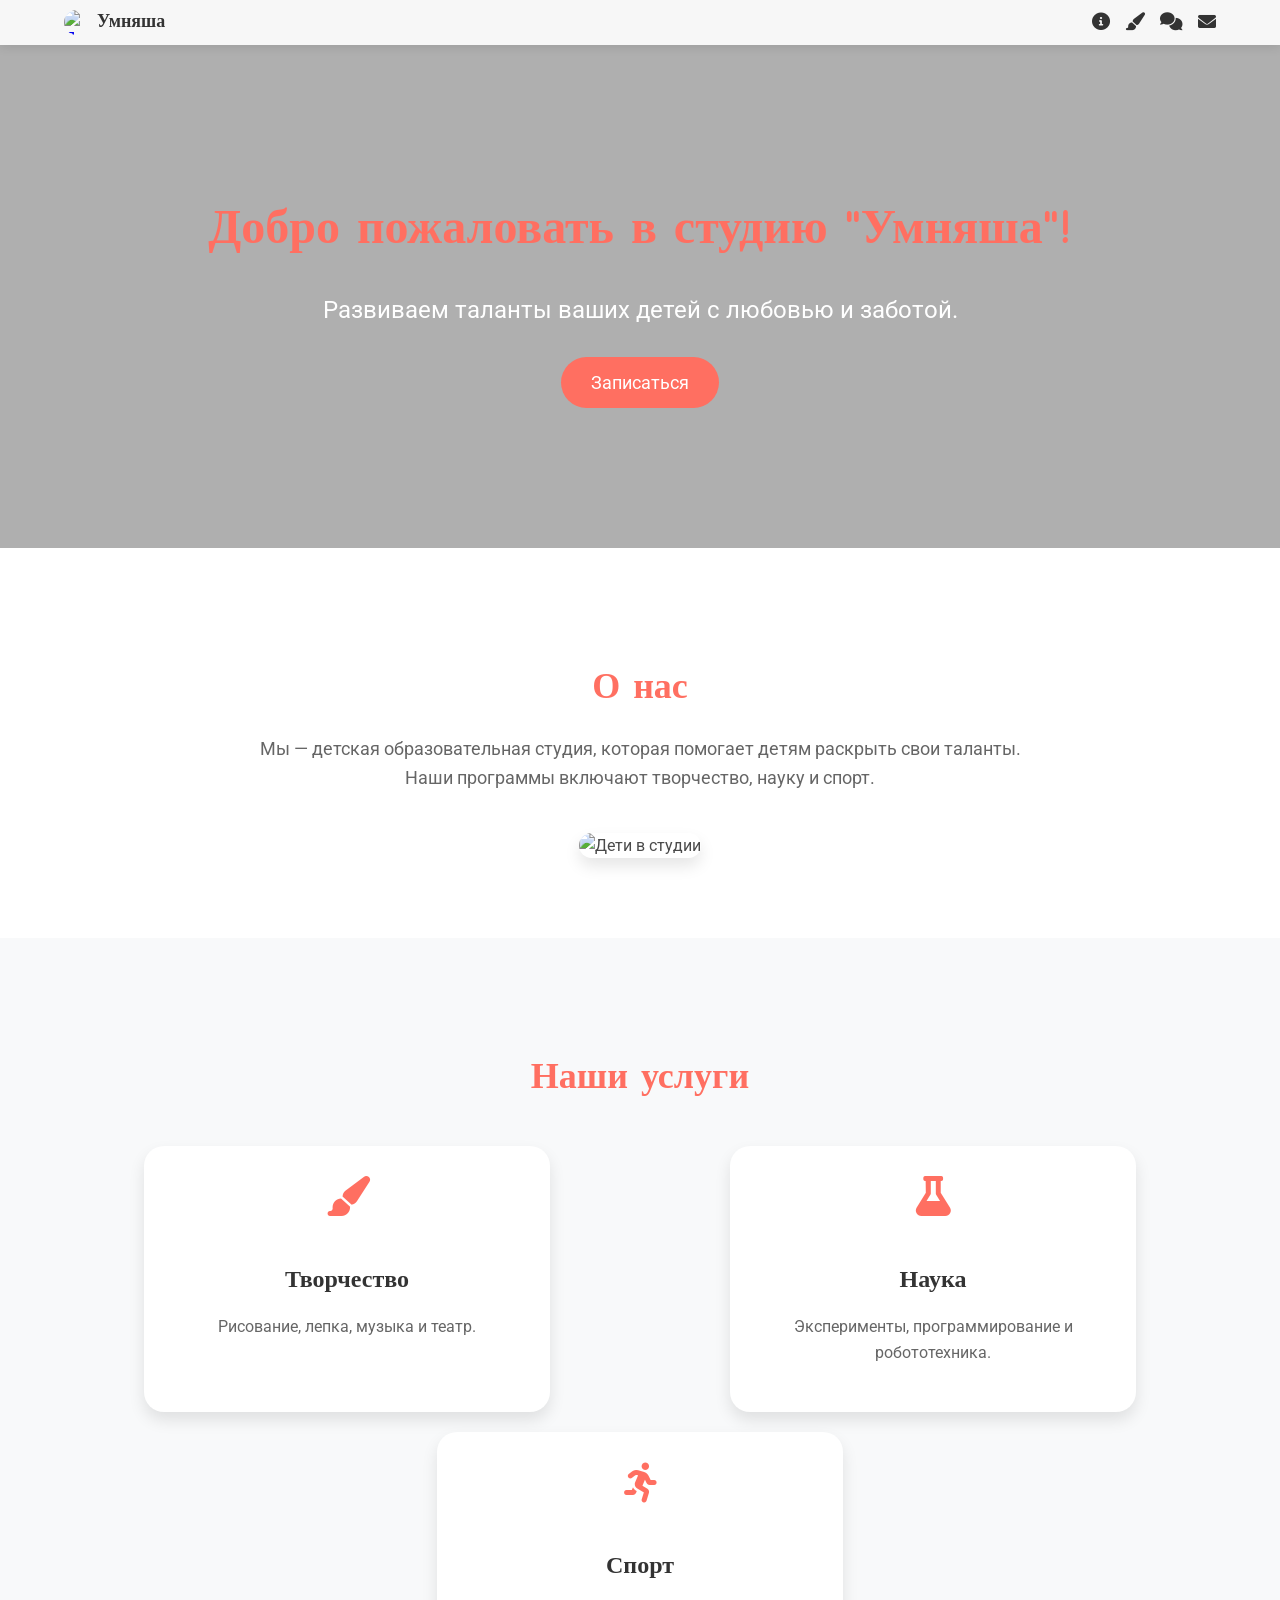
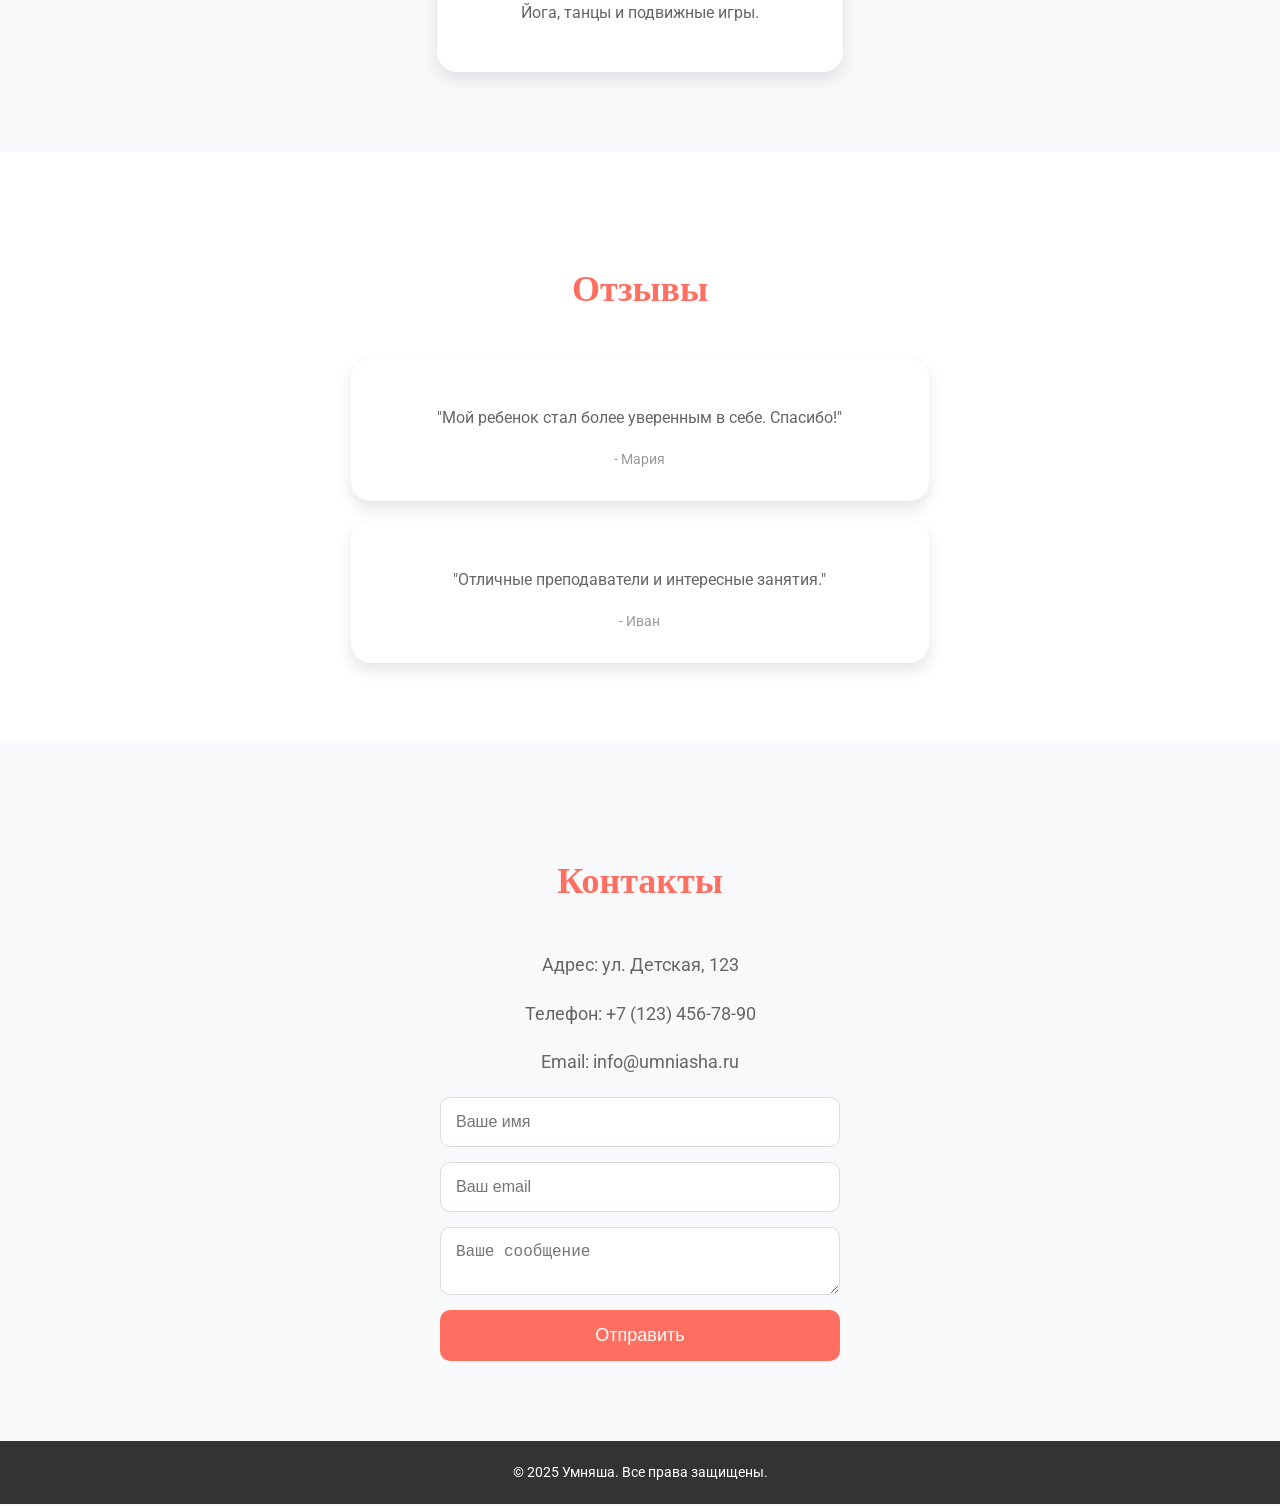
==== commit 2fbebe93: "Update index.html" ====
--- a/index.html
+++ b/index.html
@@ -107,7 +107,7 @@
     <!-- Футер -->
     <footer>
         <div class="container">
-            <p>&copy; 2023 Умняша. Все права защищены.</p>
+            <p>&copy; 2025 Умняша. Все права защищены.</p>
         </div>
     </footer>
 </body>
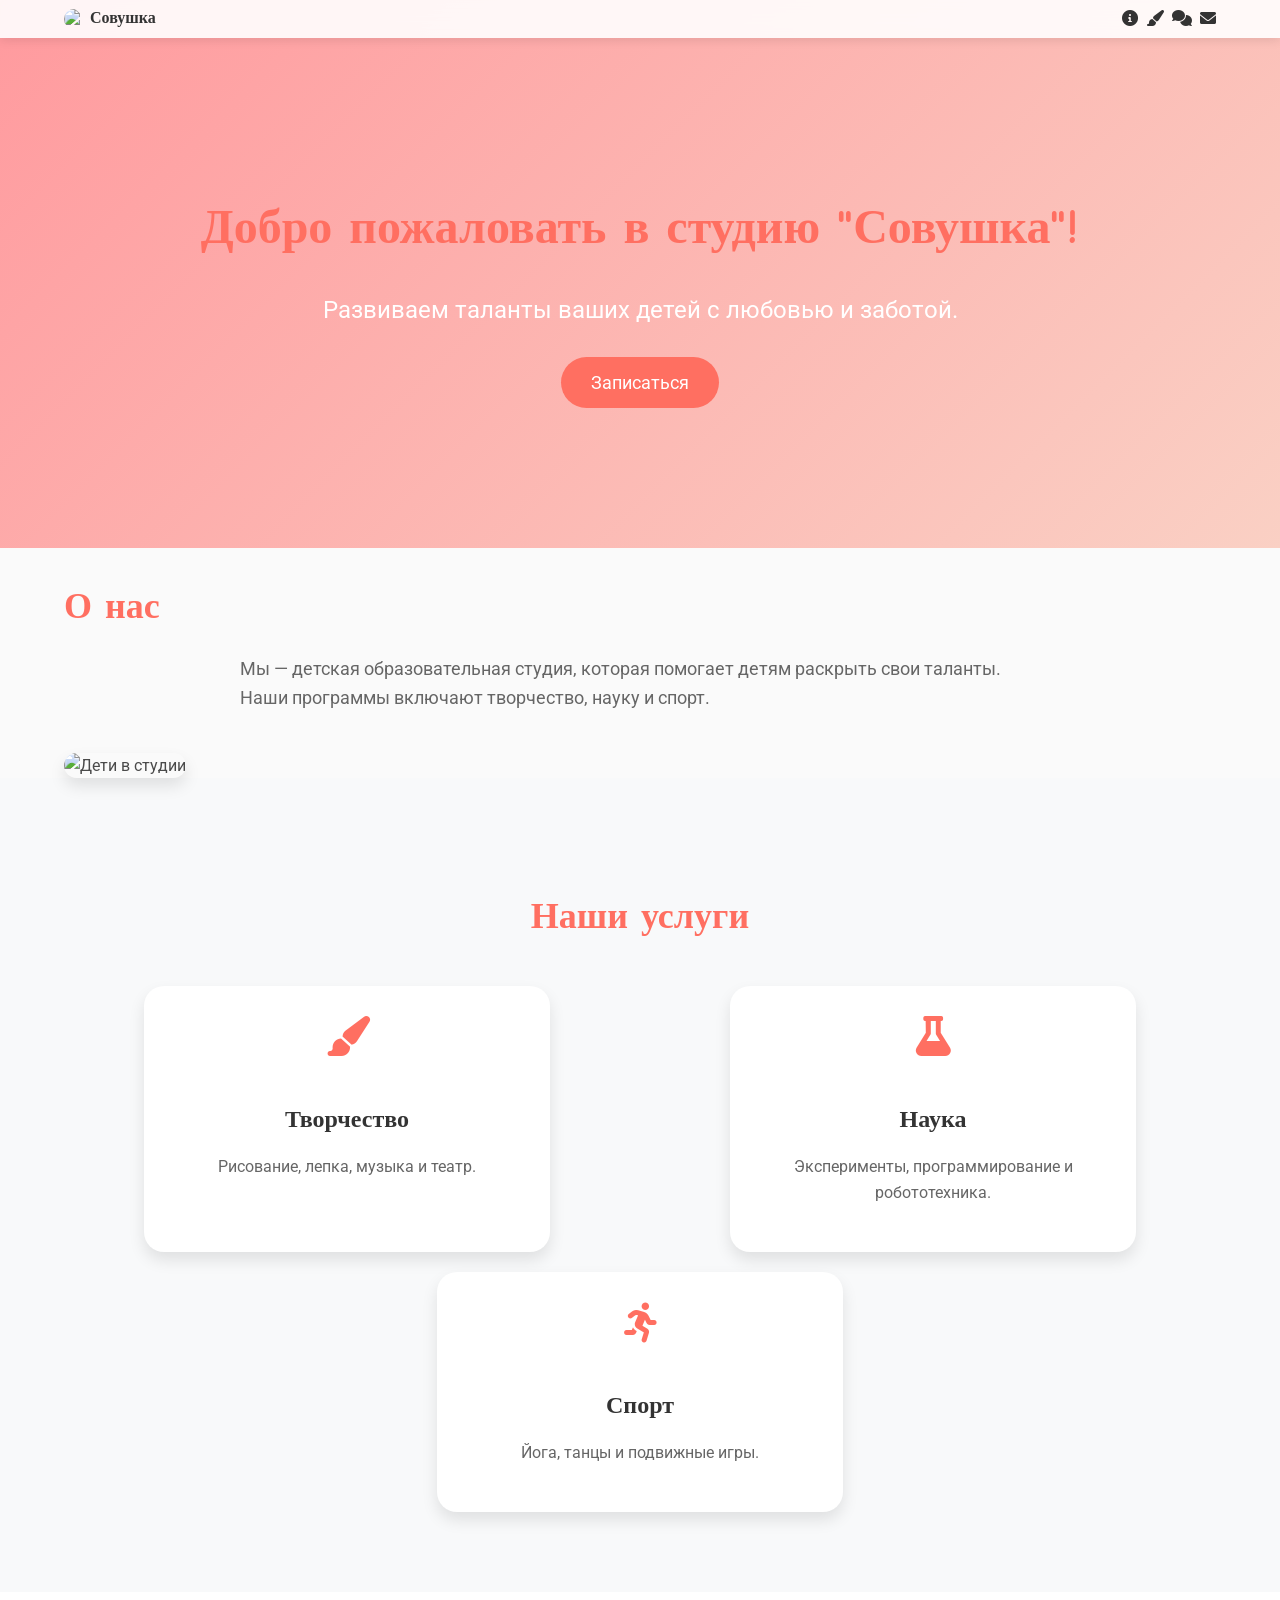
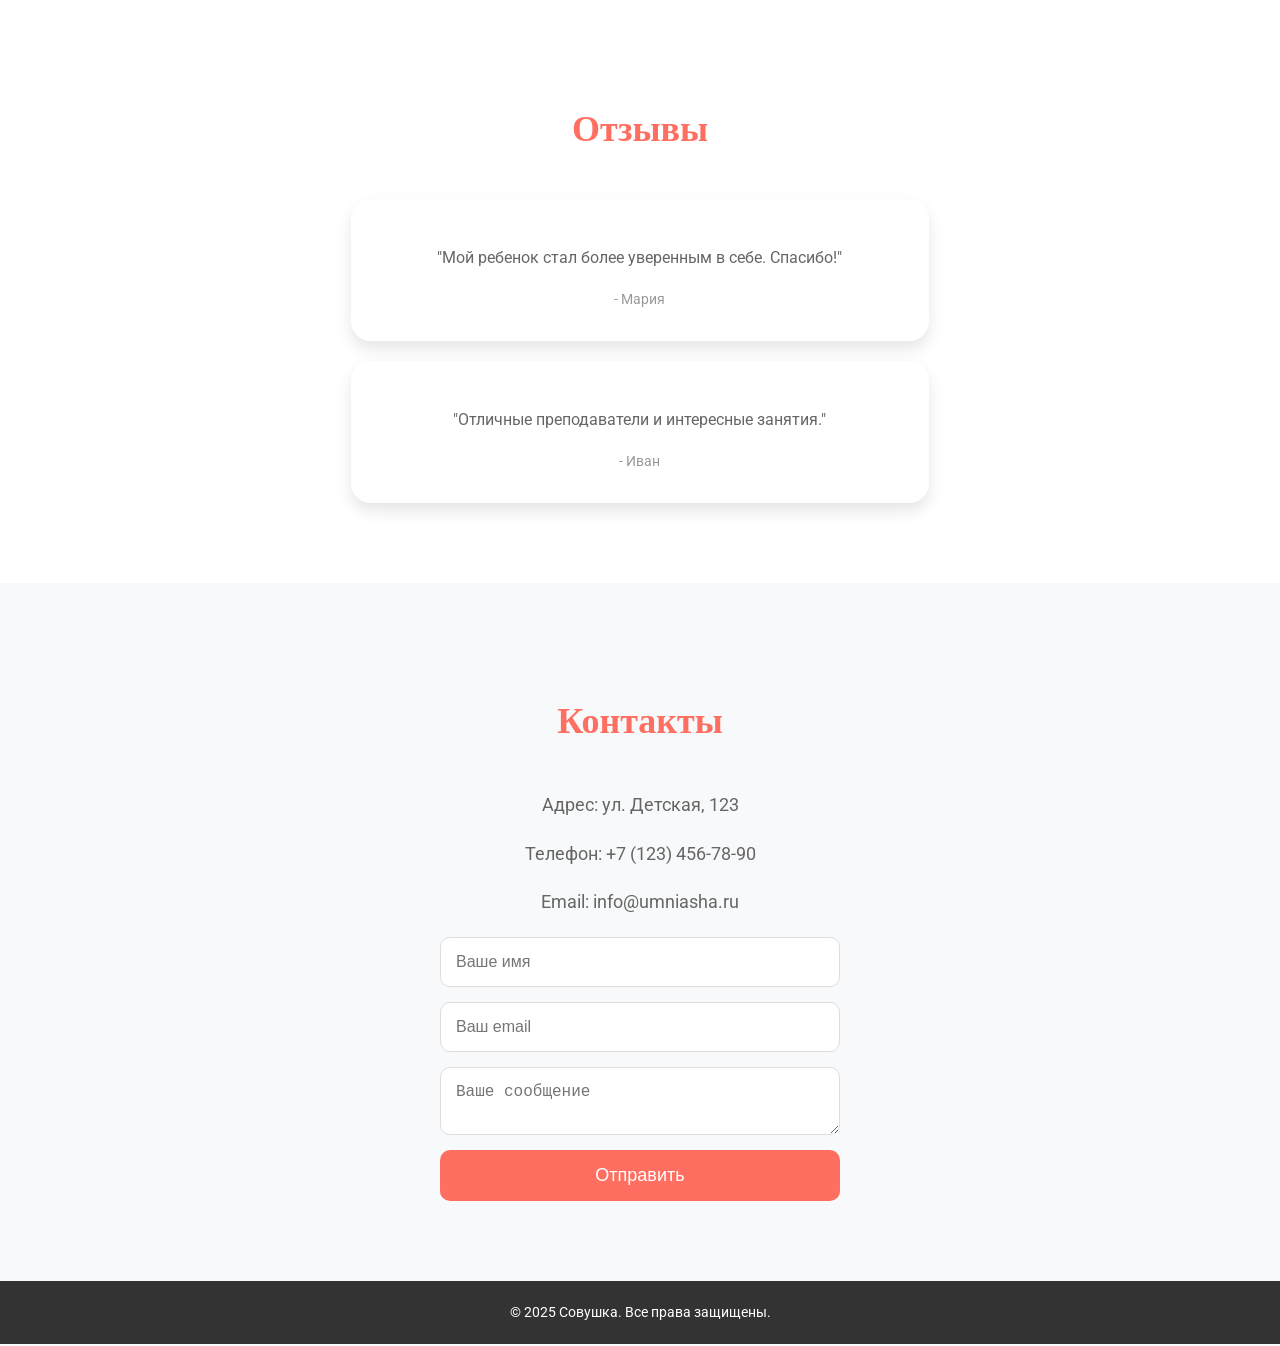
==== commit 23304f32: "Update index.html" ====
--- a/index.html
+++ b/index.html
@@ -3,7 +3,7 @@
 <head>
     <meta charset="UTF-8">
     <meta name="viewport" content="width=device-width, initial-scale=1.0">
-    <title>Детская образовательная студия "Умняша"</title>
+    <title>Детская образовательная студия "Совушка"</title>
     <link rel="stylesheet" href="styles.css">
     <link href="https://fonts.googleapis.com/css2?family=Comic+Neue:wght@400;700&family=Roboto:wght@400;700&display=swap" rel="stylesheet">
     <!-- Подключаем FontAwesome для иконок -->
@@ -15,8 +15,8 @@
     <header>
         <div class="container">
             <a href="#" class="logo">
-                <img src="logo.png" alt="Логотип Умняша">
-                <span>Умняша</span>
+                <img src="logo.png" alt="Логотип Совушка">
+                <span>Совушка</span>
             </a>
             <nav>
                 <ul>
@@ -32,7 +32,7 @@
     <!-- Герой -->
     <section class="hero">
         <div class="container">
-            <h1>Добро пожаловать в студию "Умняша"!</h1>
+            <h1>Добро пожаловать в студию "Совушка"!</h1>
             <p>Развиваем таланты ваших детей с любовью и заботой.</p>
             <a href="#contact" class="btn">Записаться</a>
         </div>
@@ -107,7 +107,7 @@
     <!-- Футер -->
     <footer>
         <div class="container">
-            <p>&copy; 2025 Умняша. Все права защищены.</p>
+            <p>&copy; 2025 Совушка. Все права защищены.</p>
         </div>
     </footer>
 </body>
--- a/styles.css
+++ b/styles.css
@@ -25,7 +25,7 @@
     top: 0;
     left: 0;
     width: 100%;
-    padding: 8px 0; /* Уменьшаем отступы */
+    padding: 6px 0; /* Минимальные отступы */
     background: rgba(255, 255, 255, 0.9); /* Прозрачный белый фон */
     backdrop-filter: blur(10px); /* Размытие фона */
     box-shadow: 0 2px 10px rgba(0, 0, 0, 0.1);
@@ -34,7 +34,7 @@
 }
 
 header.scrolled {
-    padding: 6px 0; /* Еще меньше отступов при прокрутке */
+    padding: 4px 0; /* Еще меньше отступов при прокрутке */
     background: rgba(255, 255, 255, 0.95); /* Более плотный фон при прокрутке */
 }
 
@@ -42,7 +42,7 @@
     display: flex;
     justify-content: space-between;
     align-items: center;
-    padding: 0 15px;
+    padding: 0 10px; /* Уменьшаем боковые отступы */
 }
 
 header .logo {
@@ -52,9 +52,9 @@
 }
 
 header .logo img {
-    width: 25px; /* Уменьшаем размер логотипа */
-    height: 25px;
-    margin-right: 8px;
+    width: 20px; /* Уменьшаем размер логотипа */
+    height: 20px;
+    margin-right: 6px;
     border-radius: 50%;
     transition: transform 0.3s ease;
 }
@@ -64,7 +64,7 @@
 }
 
 header .logo span {
-    font-size: 18px; /* Уменьшаем размер текста логотипа */
+    font-size: 16px; /* Уменьшаем размер текста логотипа */
     font-weight: bold;
     color: #333;
     font-family: 'Comic Neue', cursive;
@@ -73,7 +73,7 @@
 header nav ul {
     list-style: none;
     display: flex;
-    gap: 15px; /* Уменьшаем отступы между иконками */
+    gap: 8px; /* Минимальные отступы между иконками */
     margin: 0;
     padding: 0;
 }
@@ -81,7 +81,7 @@
 header nav ul li a {
     text-decoration: none;
     color: #333;
-    font-size: 18px; /* Размер иконок */
+    font-size: 16px; /* Размер иконок */
     transition: color 0.3s ease;
 }
 
@@ -92,50 +92,40 @@
 /* Адаптивность для мобильных устройств */
 @media (max-width: 768px) {
     header {
-        padding: 6px 0; /* Минимальные отступы */
+        padding: 4px 0; /* Минимальные отступы */
     }
 
     header .logo img {
-        width: 20px; /* Еще меньше логотип */
-        height: 20px;
+        width: 18px; /* Еще меньше логотип */
+        height: 18px;
     }
 
     header .logo span {
-        font-size: 16px; /* Еще меньше текст логотипа */
+        font-size: 14px; /* Еще меньше текст логотипа */
     }
 
     header nav ul {
-        gap: 10px; /* Минимальные отступы между иконками */
+        gap: 6px; /* Минимальные отступы между иконками */
+        flex-wrap: nowrap; /* Запрещаем перенос иконок на новую строку */
     }
 
     header nav ul li a {
-        font-size: 16px; /* Уменьшаем размер иконок */
+        font-size: 14px; /* Уменьшаем размер иконок */
     }
 
     /* Добавляем отступ для контента, чтобы он не перекрывался шапкой */
     body {
-        padding-top: 50px; /* Высота шапки + небольшой отступ */
-    }
-}
-
+        padding-top: 40px; /* Высота шапки + небольшой отступ */
+    }
+}
 
 /* Герой */
 .hero {
-    background: url('hero-bg.jpg') no-repeat center center/cover;
+    background: linear-gradient(135deg, #ff9a9e 0%, #fad0c4 100%); /* Градиентный фон */
     color: #fff;
     text-align: center;
     padding: 150px 0;
     position: relative;
-}
-
-.hero::before {
-    content: '';
-    position: absolute;
-    top: 0;
-    left: 0;
-    width: 100%;
-    height: 100%;
-    background: rgba(0, 0, 0, 0.3);
 }
 
 .hero h1 {
@@ -168,6 +158,19 @@
     background: #ff4a3d;
     transform: scale(1.05);
 }
+}
+
+/* Оставить? Или удалить
+.hero::before {
+    content: '';
+    position: absolute;
+    top: 0;
+    left: 0;
+    width: 100%;
+    height: 100%;
+    background: rgba(0, 0, 0, 0.3);
+}
+*/
 
 /* О нас */
 .about {
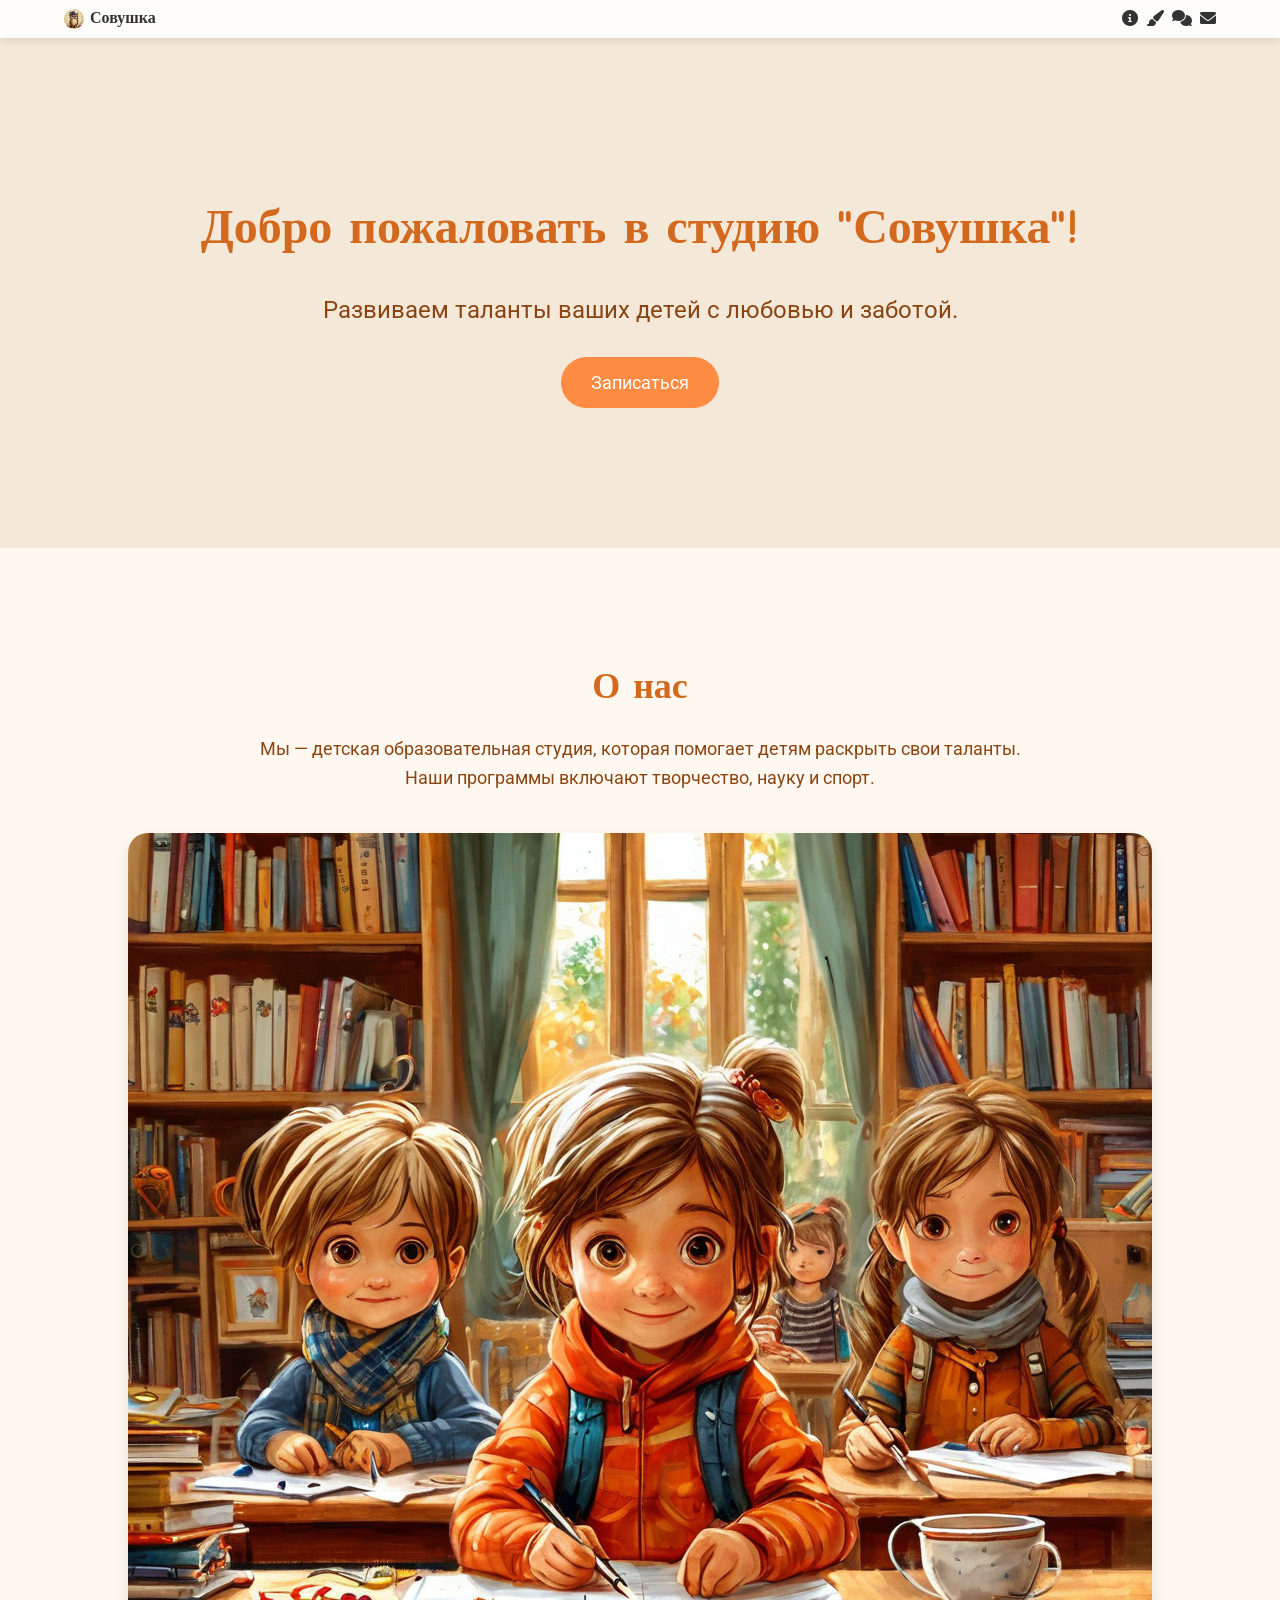
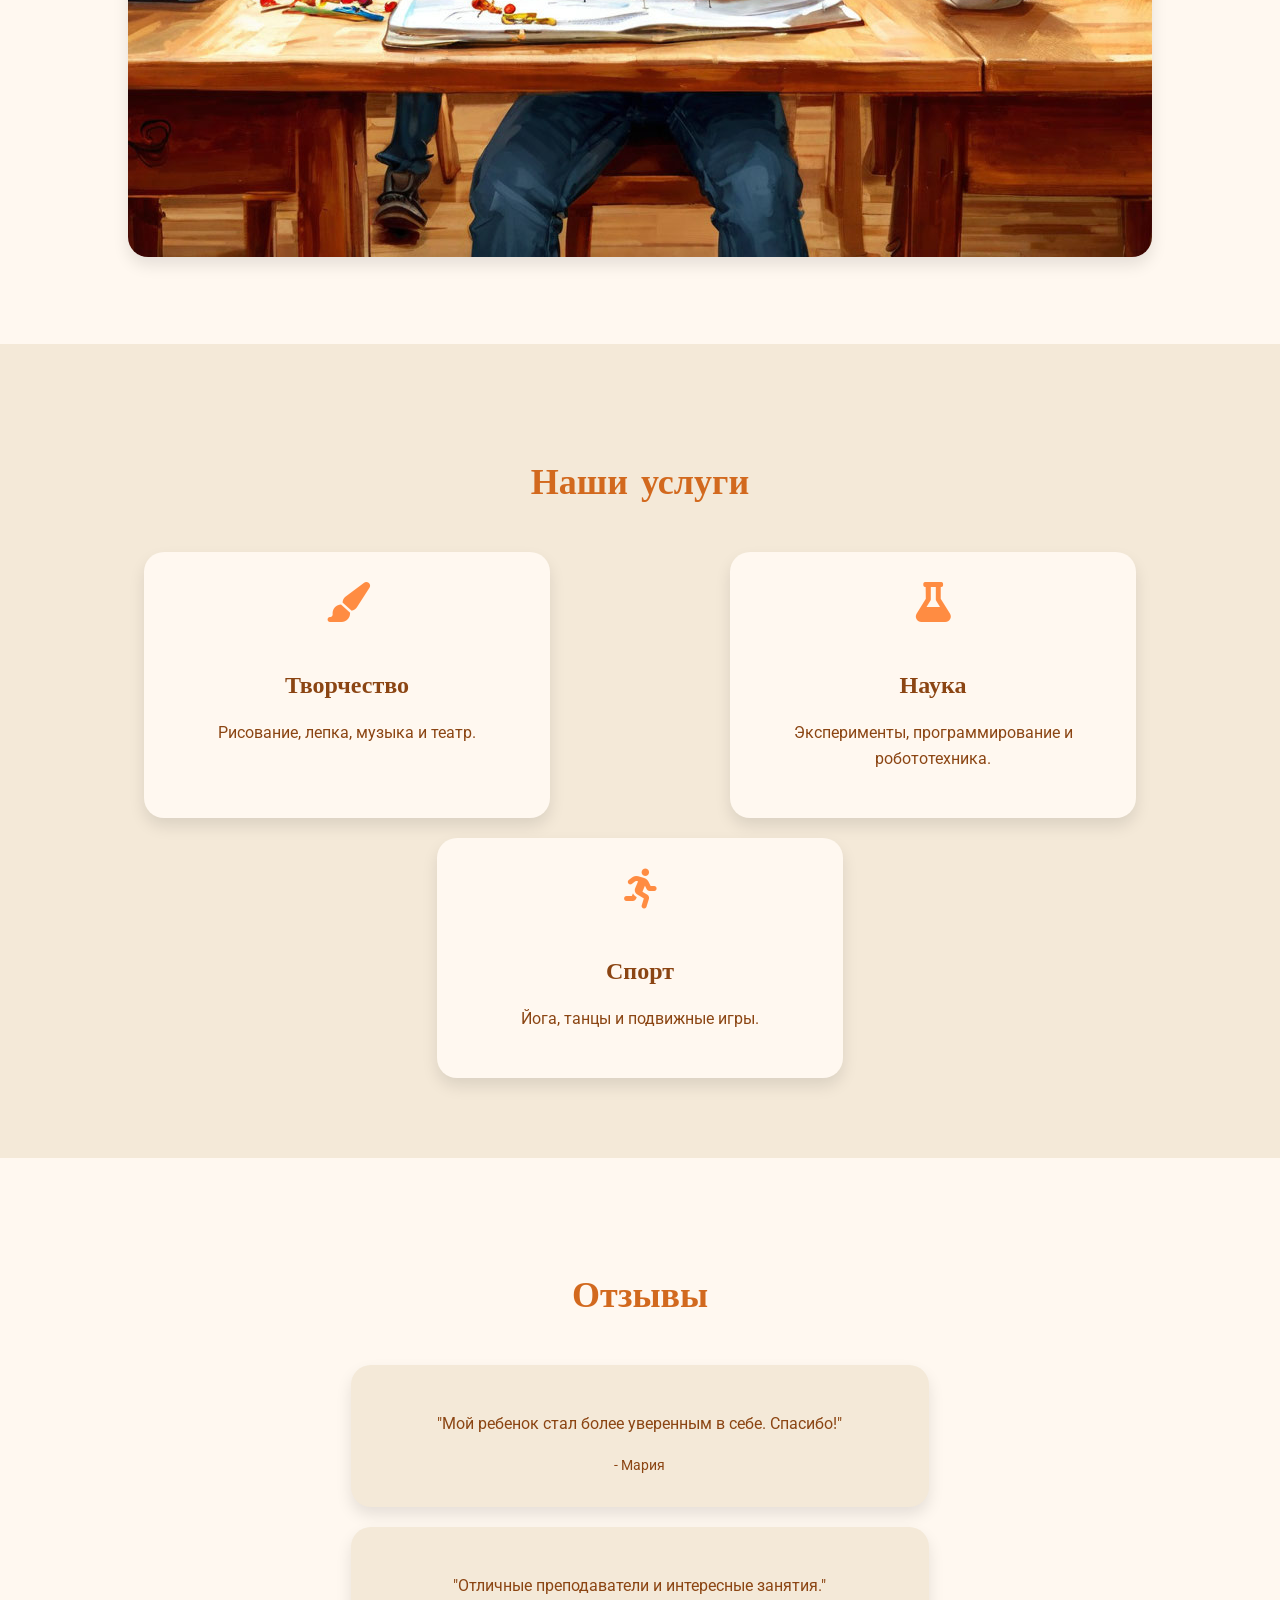
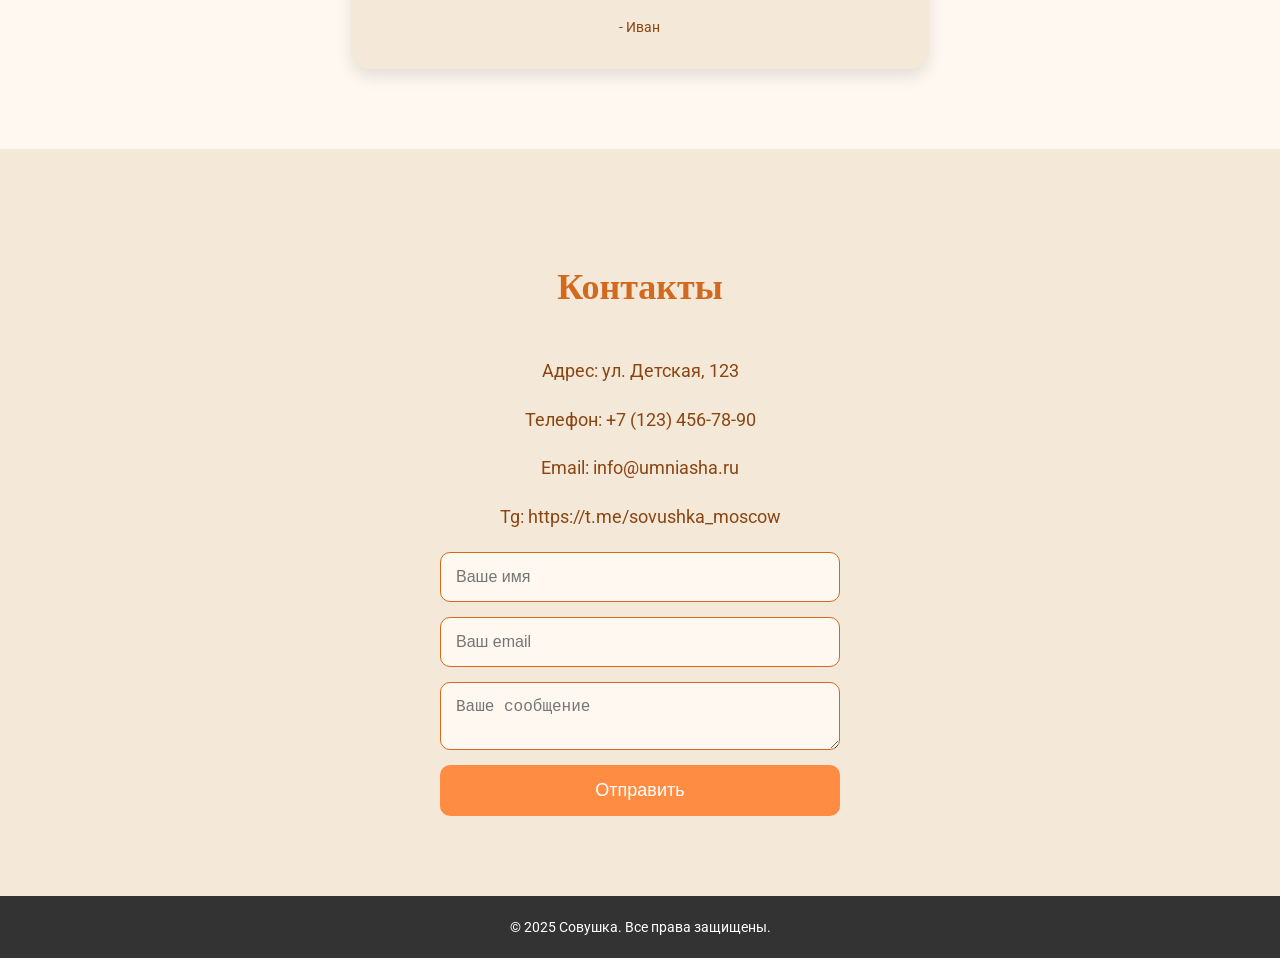
==== commit 9564b523: "Update index.html" ====
--- a/index.html
+++ b/index.html
@@ -95,6 +95,7 @@
             <p>Адрес: ул. Детская, 123</p>
             <p>Телефон: +7 (123) 456-78-90</p>
             <p>Email: info@umniasha.ru</p>
+            <p>Tg: https://t.me/sovushka_moscow</p>
             <form>
                 <input type="text" placeholder="Ваше имя" required>
                 <input type="email" placeholder="Ваш email" required>
--- a/styles.css
+++ b/styles.css
@@ -121,8 +121,8 @@
 
 /* Герой */
 .hero {
-    background: linear-gradient(135deg, #ff9a9e 0%, #fad0c4 100%); /* Градиентный фон */
-    color: #fff;
+    background: #f4e9d8; /* Бежевый фон */
+    color: #8b4513; /* Коричневый цвет текста */
     text-align: center;
     padding: 150px 0;
     position: relative;
@@ -133,6 +133,7 @@
     margin-bottom: 20px;
     position: relative;
     z-index: 1;
+    color: #d2691e; /* Оранжево-коричневый цвет для заголовка */
 }
 
 .hero p {
@@ -140,10 +141,11 @@
     margin-bottom: 40px;
     position: relative;
     z-index: 1;
+    color: #8b4513; /* Коричневый цвет для текста */
 }
 
 .hero .btn {
-    background: #ff6f61;
+    background: #ff8c42; /* Оранжевый цвет кнопки */
     color: #fff;
     padding: 15px 30px;
     text-decoration: none;
@@ -155,9 +157,8 @@
 }
 
 .hero .btn:hover {
-    background: #ff4a3d;
+    background: #ff6f61; /* Более насыщенный оранжевый при наведении */
     transform: scale(1.05);
-}
 }
 
 /* Оставить? Или удалить
@@ -176,19 +177,20 @@
 .about {
     padding: 80px 0;
     text-align: center;
-    background: #ffffff;
+    background: #fff8f0; /* Светло-бежевый фон */
 }
 
 .about h2 {
     font-size: 36px;
     margin-bottom: 20px;
+    color: #d2691e; /* Оранжево-коричневый цвет для заголовка */
 }
 
 .about p {
     font-size: 18px;
     max-width: 800px;
     margin: 0 auto 40px;
-    color: #666;
+    color: #8b4513; /* Коричневый цвет для текста */
 }
 
 .about img {
@@ -199,7 +201,7 @@
 
 /* Услуги */
 .services {
-    background: #f8f9fa;
+    background: #f4e9d8; /* Бежевый фон */
     padding: 80px 0;
     text-align: center;
 }
@@ -207,6 +209,7 @@
 .services h2 {
     font-size: 36px;
     margin-bottom: 40px;
+    color: #d2691e; /* Оранжево-коричневый цвет для заголовка */
 }
 
 .service-list {
@@ -217,7 +220,7 @@
 }
 
 .service-item {
-    background: #ffffff;
+    background: #fff8f0; /* Светло-бежевый фон */
     padding: 30px;
     border-radius: 20px;
     width: 30%;
@@ -233,17 +236,17 @@
 .service-item h3 {
     font-size: 24px;
     margin-bottom: 15px;
-    color: #333;
+    color: #8b4513; /* Коричневый цвет для заголовка */
 }
 
 .service-item p {
     font-size: 16px;
-    color: #666;
+    color: #8b4513; /* Коричневый цвет для текста */
 }
 
 .service-item i {
     font-size: 40px;
-    color: #ff6f61;
+    color: #ff8c42; /* Оранжевый цвет для иконок */
     margin-bottom: 20px;
 }
 
@@ -251,12 +254,13 @@
 .reviews {
     padding: 80px 0;
     text-align: center;
-    background: #ffffff;
+    background: #fff8f0; /* Светло-бежевый фон */
 }
 
 .reviews h2 {
     font-size: 36px;
     margin-bottom: 40px;
+    color: #d2691e; /* Оранжево-коричневый цвет для заголовка */
 }
 
 .review-list {
@@ -267,7 +271,7 @@
 }
 
 .review-item {
-    background: #ffffff;
+    background: #f4e9d8; /* Бежевый фон */
     padding: 30px;
     border-radius: 20px;
     width: 45%;
@@ -282,31 +286,32 @@
 
 .review-item p {
     font-size: 16px;
-    color: #666;
+    color: #8b4513; /* Коричневый цвет для текста */
     margin-bottom: 15px;
 }
 
 .review-item span {
     font-size: 14px;
-    color: #999;
+    color: #8b4513; /* Коричневый цвет для подписи */
 }
 
 /* Контакты */
 .contact {
     padding: 80px 0;
     text-align: center;
-    background: #f8f9fa;
+    background: #f4e9d8; /* Бежевый фон */
 }
 
 .contact h2 {
     font-size: 36px;
     margin-bottom: 40px;
+    color: #d2691e; /* Оранжево-коричневый цвет для заголовка */
 }
 
 .contact p {
     font-size: 18px;
     margin-bottom: 20px;
-    color: #666;
+    color: #8b4513; /* Коричневый цвет для текста */
 }
 
 .contact form {
@@ -319,20 +324,20 @@
 
 .contact input, .contact textarea {
     padding: 15px;
-    border: 1px solid #ddd;
+    border: 1px solid #d2691e; /* Оранжево-коричневая рамка */
     border-radius: 10px;
     font-size: 16px;
-    background: #ffffff;
+    background: #fff8f0; /* Светло-бежевый фон */
     transition: border-color 0.3s ease;
 }
 
 .contact input:focus, .contact textarea:focus {
-    border-color: #ff6f61;
+    border-color: #ff8c42; /* Оранжевая рамка при фокусе */
     outline: none;
 }
 
 .contact button {
-    background: #ff6f61;
+    background: #ff8c42; /* Оранжевый цвет кнопки */
     color: #fff;
     padding: 15px;
     border: none;
@@ -343,7 +348,7 @@
 }
 
 .contact button:hover {
-    background: #ff4a3d;
+    background: #ff6f61; /* Более насыщенный оранжевый при наведении */
     transform: scale(1.05);
 }
 
@@ -367,7 +372,7 @@
     }
 
     header nav ul {
-        flex-direction: column;
+/*         flex-direction: column;*/
         align-items: center;
     }
 
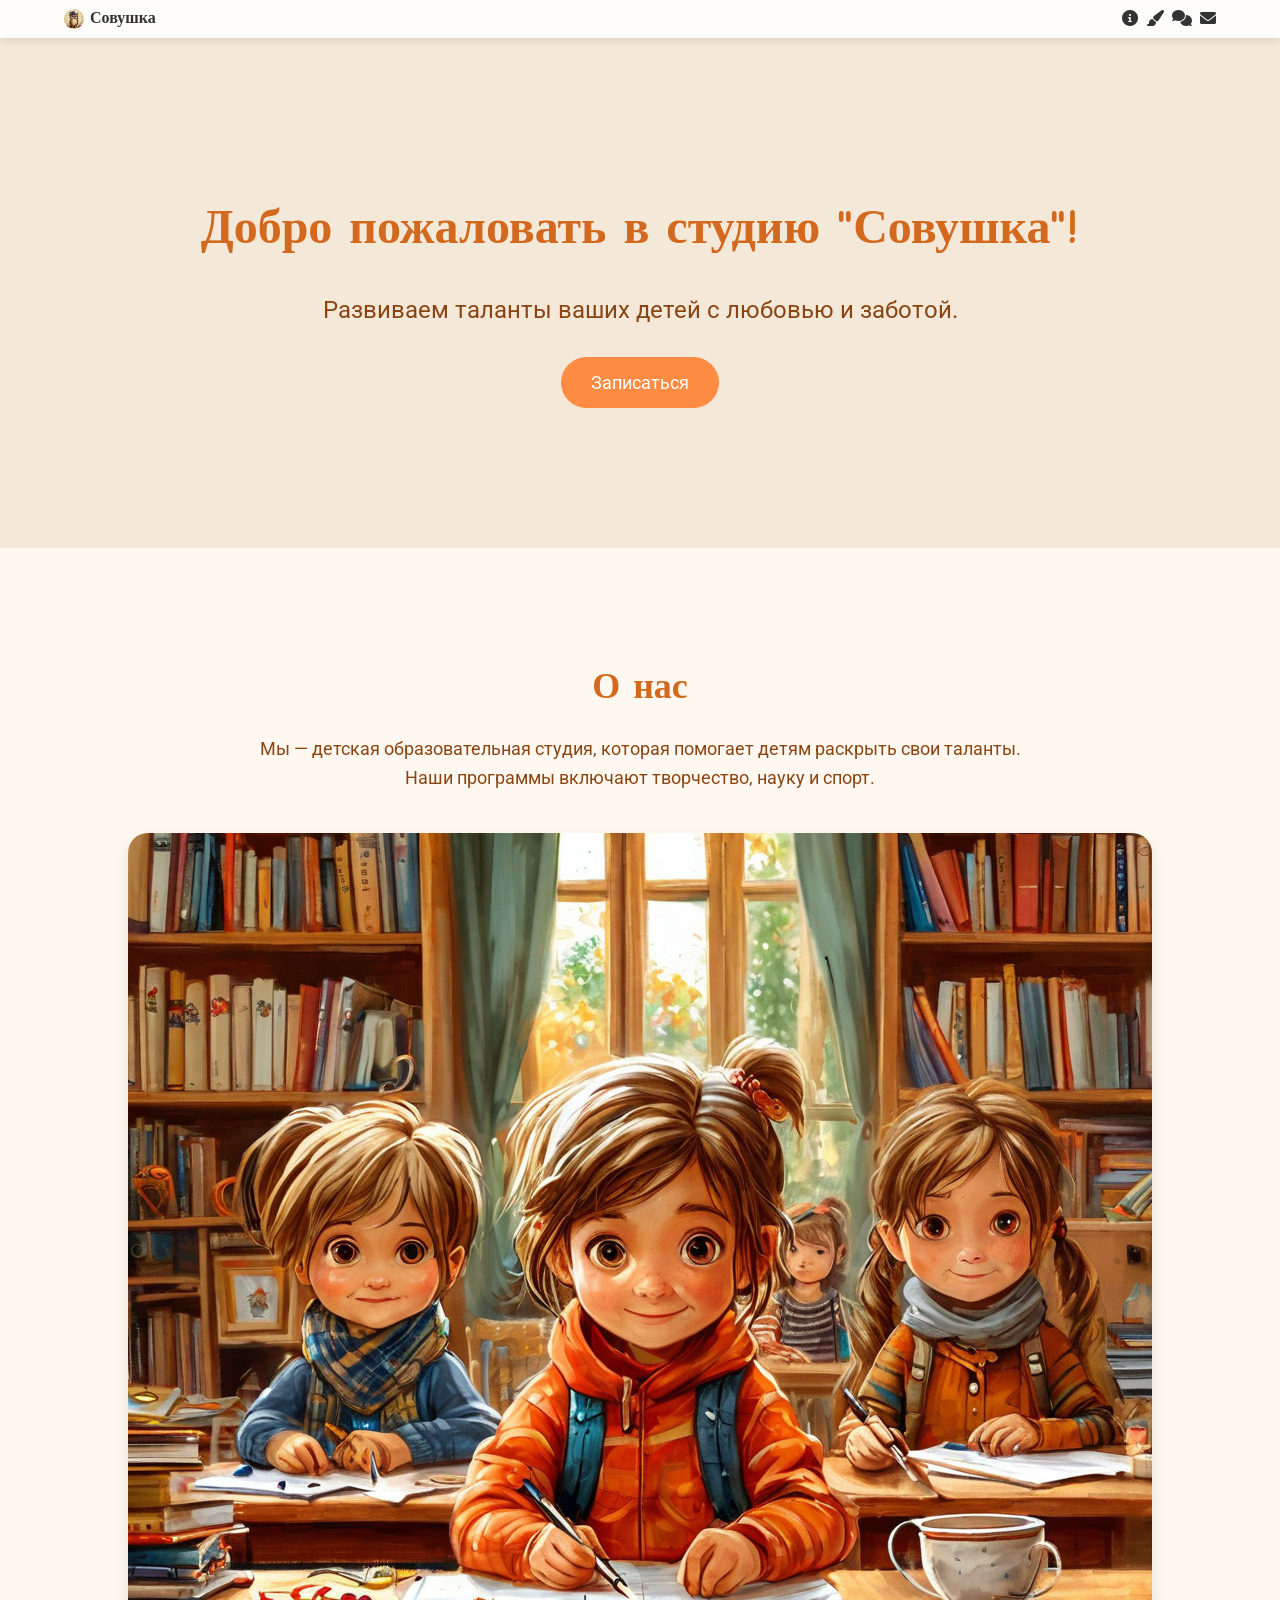
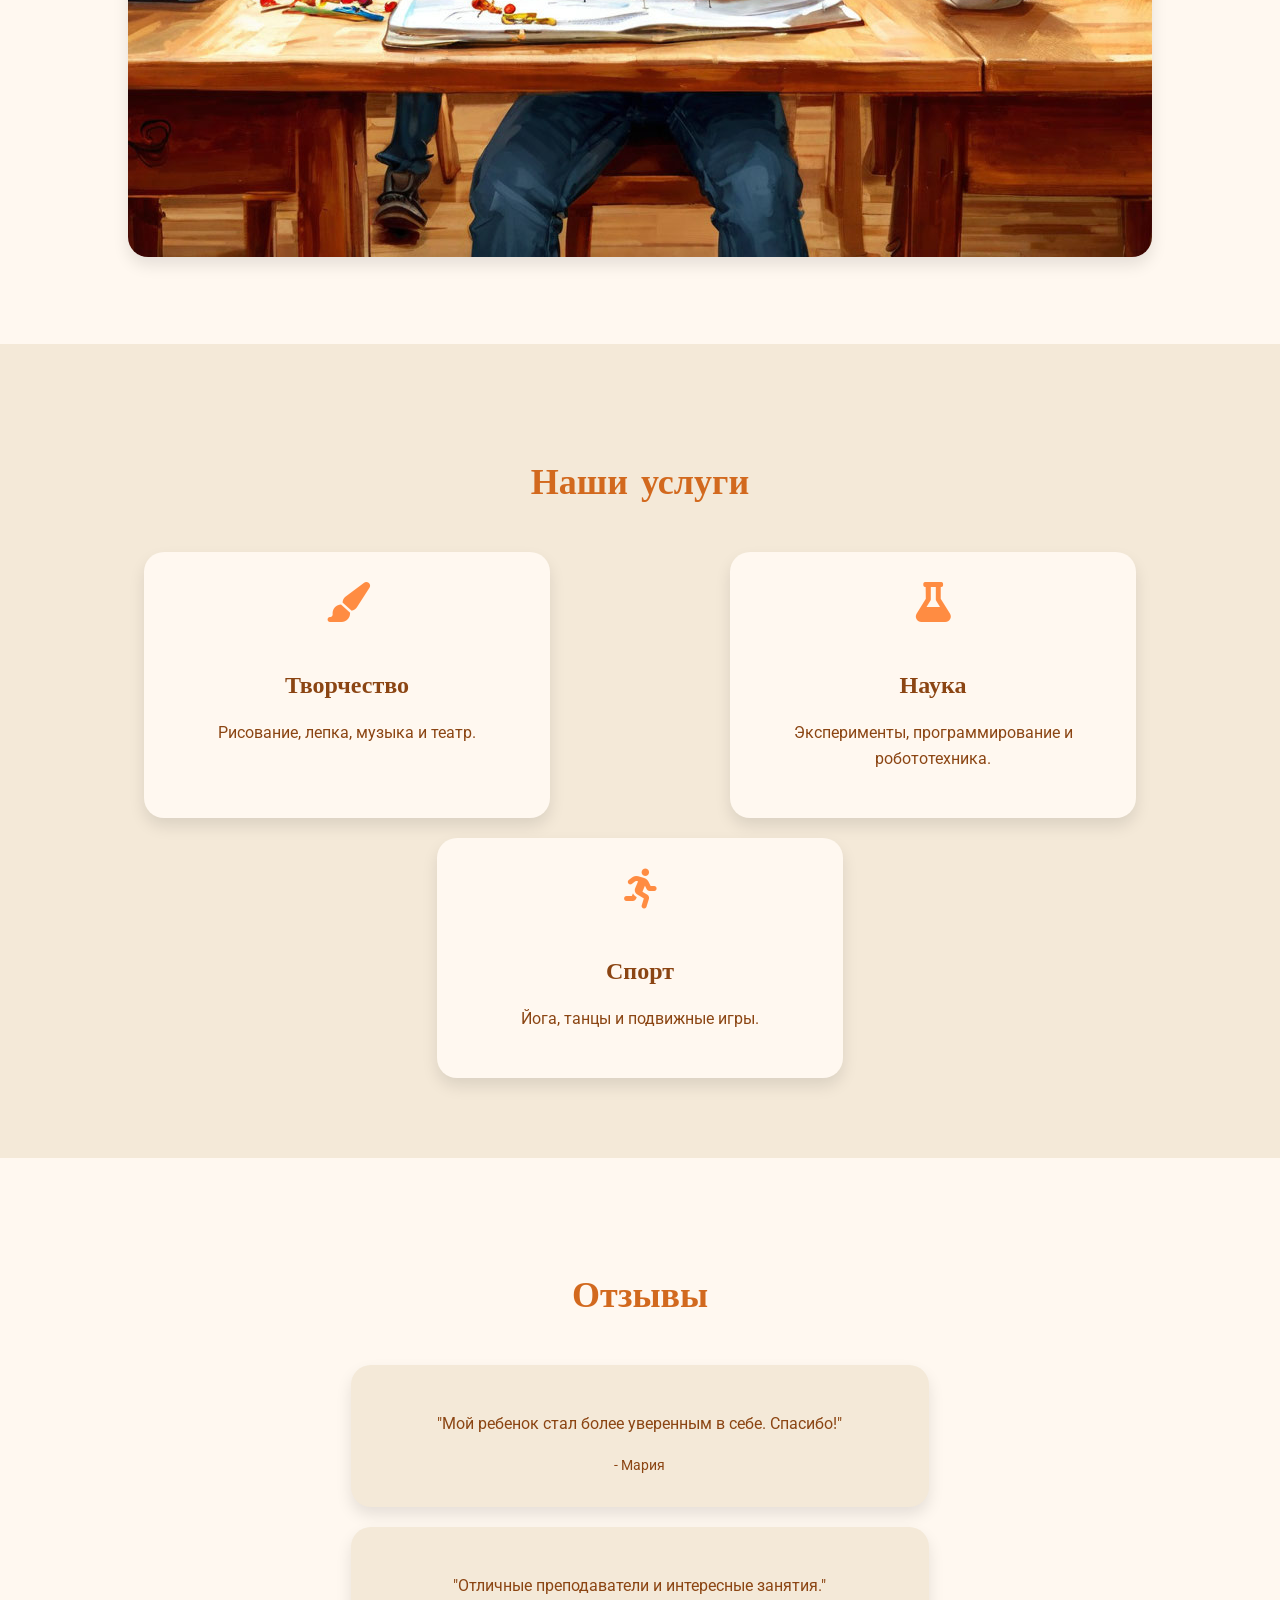
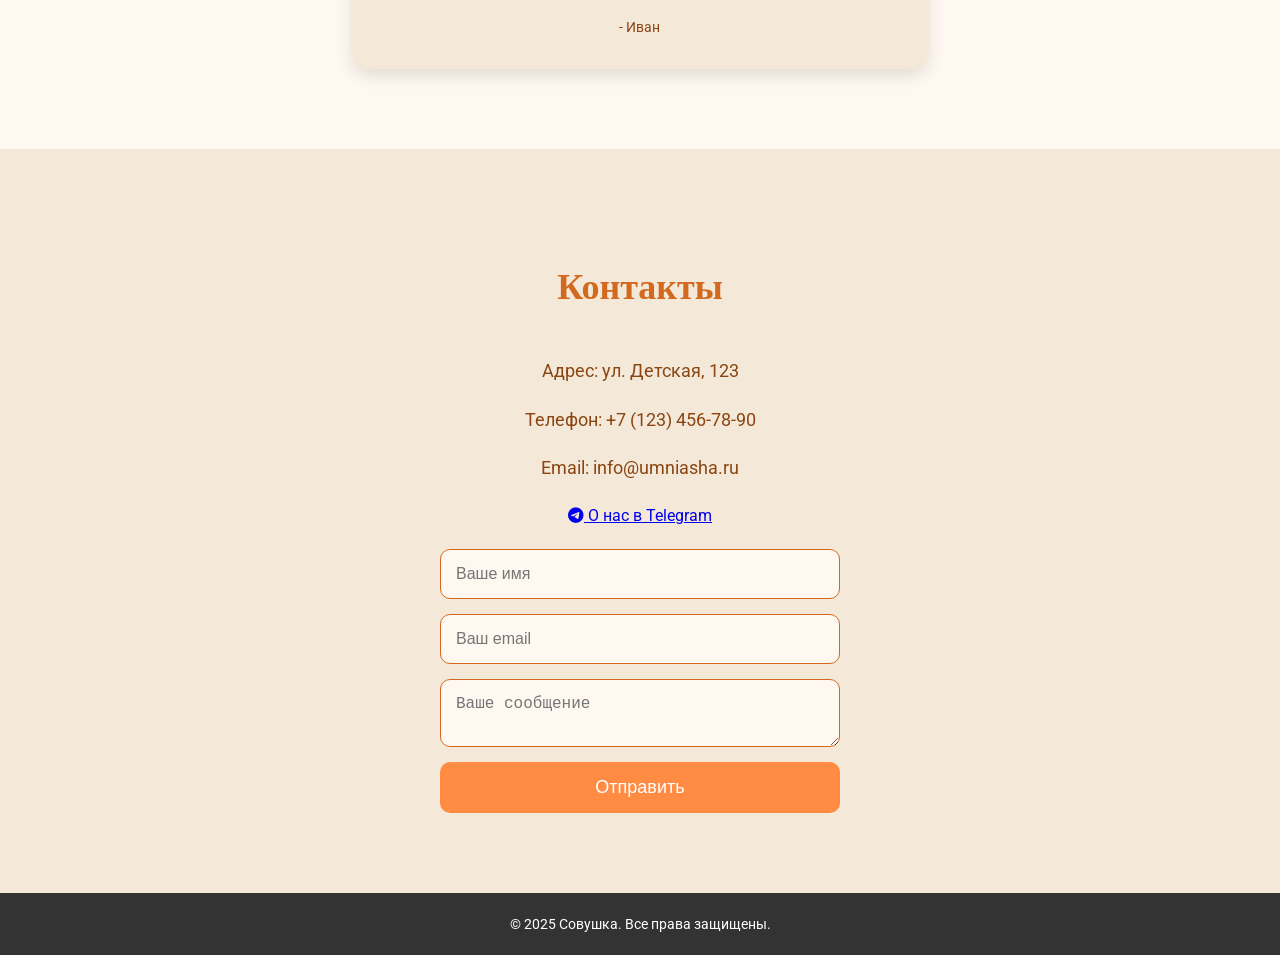
==== commit 428a44f1: "Update index.html" ====
--- a/index.html
+++ b/index.html
@@ -95,7 +95,11 @@
             <p>Адрес: ул. Детская, 123</p>
             <p>Телефон: +7 (123) 456-78-90</p>
             <p>Email: info@umniasha.ru</p>
-            <p>Tg: https://t.me/sovushka_moscow</p>
+            <!--  <p>Tg: https://t.me/sovushka_moscow -->
+                <a href="https://t.me/sovushka_moscow" target="_blank">
+                    <i class="fab fa-telegram"></i> О нас в Telegram
+                </a>
+            </p>
             <form>
                 <input type="text" placeholder="Ваше имя" required>
                 <input type="email" placeholder="Ваш email" required>
